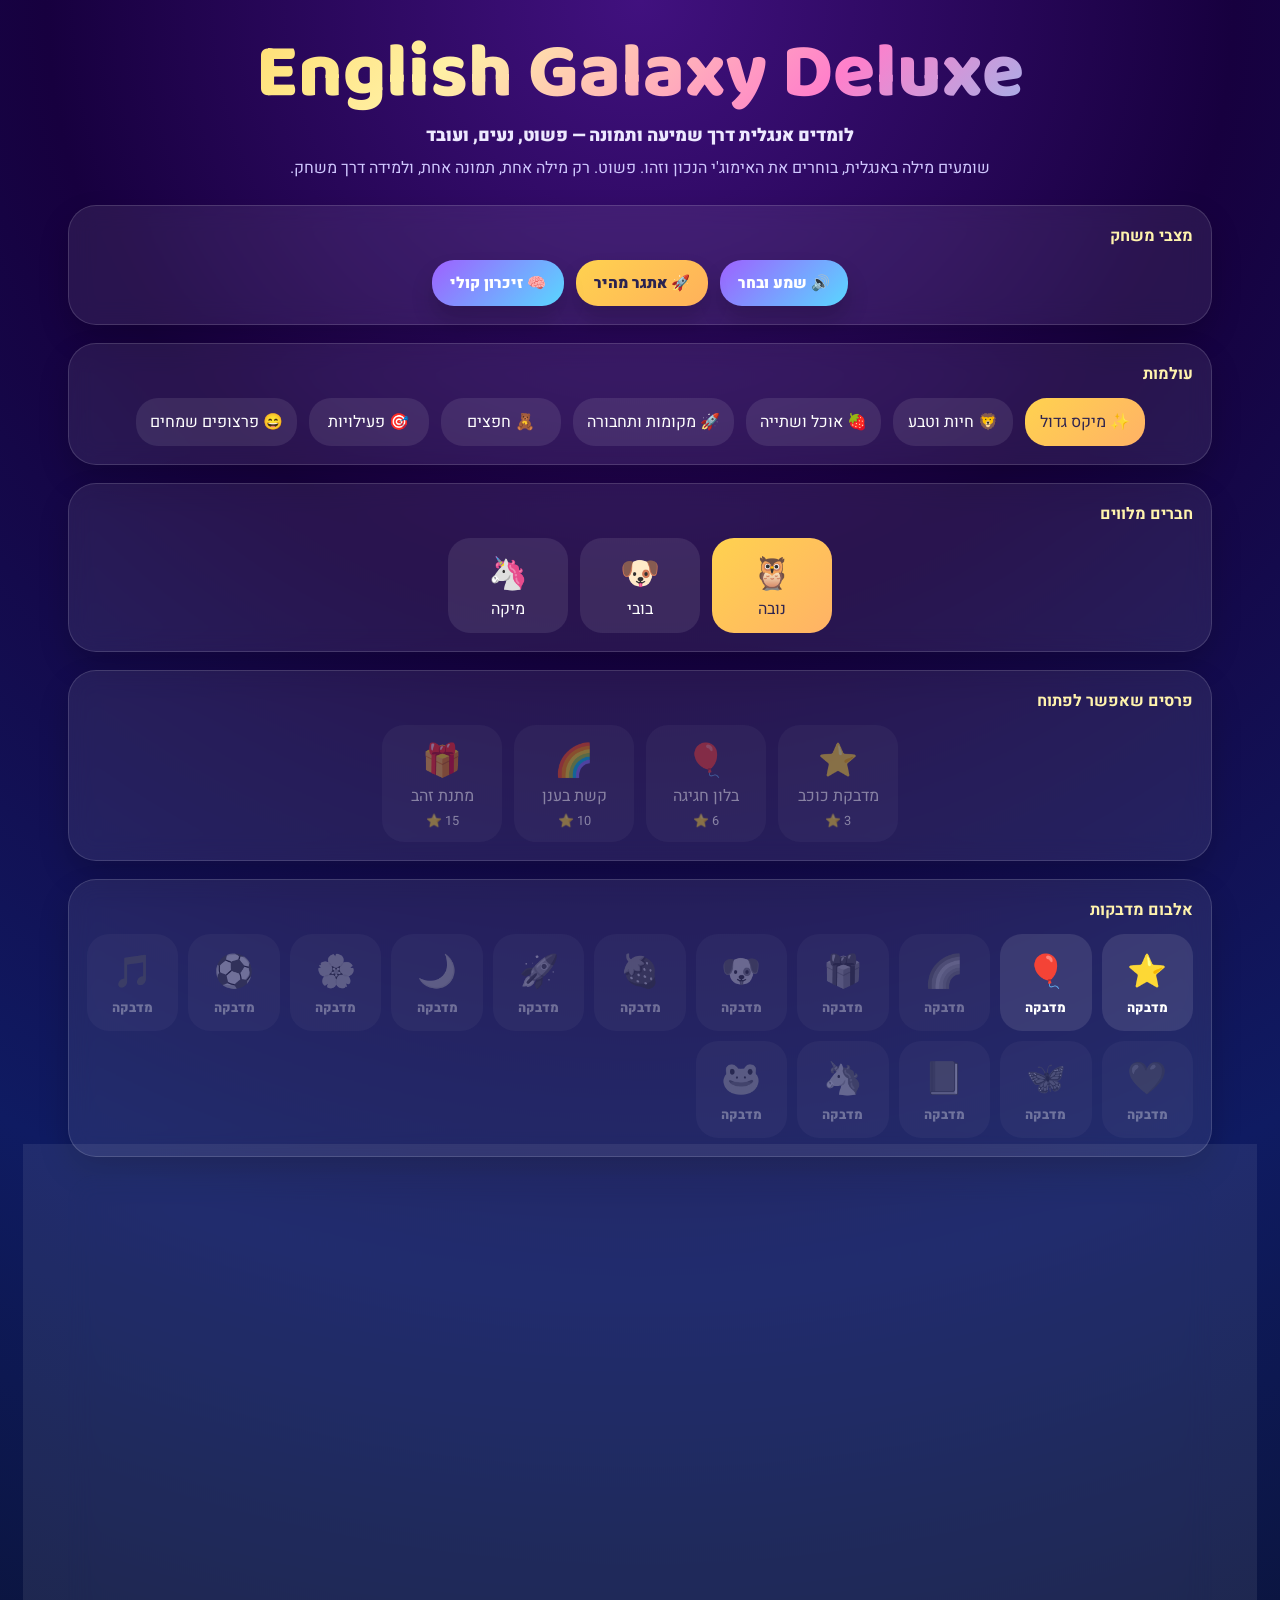
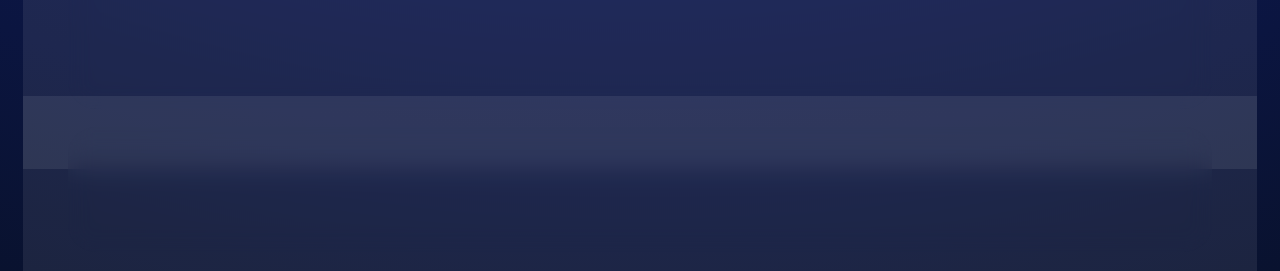
==== games/English_game/index.html @ f2a33d8d "Add English Galaxy Deluxe to arcade hub Co-Authored-By: Claude Sonnet 4.6 <noreply@anthropic.com>" ====
<!DOCTYPE html>
<html lang="he" dir="rtl">
<head>
<meta charset="UTF-8" />
<meta name="viewport" content="width=device-width, initial-scale=1.0" />
<title>English Galaxy Deluxe</title>
<link href="https://fonts.googleapis.com/css2?family=Baloo+2:wght@400;700;800&family=Heebo:wght@400;700;800;900&display=swap" rel="stylesheet">
<style>
:root{--bg1:#17003f;--bg2:#0f1b62;--bg3:#09122f;--gold:#ffd24f;--pink:#ff7fcb;--sky:#59d7ff;--mint:#49e7a3;--purple:#9e61ff;--danger:#ff6279;--card:#ffffffef;--ink:#27304c}
*{box-sizing:border-box} body{margin:0;font-family:'Heebo',sans-serif;background:radial-gradient(circle at top,#41117f 0%,var(--bg1) 30%,var(--bg2) 65%,var(--bg3) 100%);color:#fff;min-height:100vh;overflow-x:hidden}
button,input,select{font:inherit} .hidden{display:none!important} .screen{max-width:1180px;margin:0 auto;padding:18px}
.hero{text-align:center;padding:18px 10px 6px} .logo{font-family:'Baloo 2',cursive;font-size:clamp(2.4rem,7vw,4.8rem);font-weight:800;line-height:1;background:linear-gradient(135deg,var(--gold),#fff0a5,var(--pink),var(--sky));-webkit-background-clip:text;background-clip:text;color:transparent}
.subtitle{margin-top:10px;font-weight:900;font-size:1.1rem;color:#ede8ff} .small{margin-top:8px;color:#d0c8ff;line-height:1.6;max-width:900px;margin-inline:auto}
.panel{background:rgba(255,255,255,.08);border:1px solid rgba(255,255,255,.14);border-radius:28px;padding:18px;backdrop-filter:blur(12px);box-shadow:0 14px 30px rgba(0,0,0,.18);margin-top:18px}
.panel h2{margin:0 0 12px;font-size:1rem;color:#fff3ad} .btn-row,.pet-row,.reward-row,.level-row,.action-row{display:flex;flex-wrap:wrap;gap:12px;justify-content:center}
.big-btn,.pet,.reward,.level,.top-pill,.action,.memory-card,.choice,.album-item,.tiny-btn{border:none;border-radius:22px;cursor:pointer;transition:.2s transform,.2s box-shadow,.2s background}
.big-btn:hover,.pet:hover,.reward:hover,.level:hover,.action:hover,.choice:hover,.tiny-btn:hover{transform:translateY(-3px) scale(1.03)}
.big-btn{padding:12px 18px;font-weight:900;color:#fff;background:linear-gradient(135deg,var(--purple),var(--sky));box-shadow:0 14px 22px rgba(0,0,0,.18);font-size:.95rem} .big-btn.gold{background:linear-gradient(135deg,var(--gold),#ffb15b);color:#2a2350}
.tiny-btn{padding:8px 12px;background:rgba(255,255,255,.12);color:#fff;font-weight:900}
.pet,.reward,.level{padding:12px 14px;background:rgba(255,255,255,.09);color:#fff;text-align:center;min-width:120px} .pet.active,.level.active{background:linear-gradient(135deg,var(--gold),#ffb266);color:#2f2550} .reward.locked{opacity:.45}
.topbar{display:flex;flex-wrap:wrap;gap:8px;justify-content:center;margin-bottom:12px} .top-pill{padding:8px 12px;background:rgba(255,255,255,.11);color:#fff;font-weight:900;font-size:.92rem} .top-pill strong{font-family:'Baloo 2',cursive;font-size:1.3rem;margin-inline-start:6px}
.layout{display:grid;grid-template-columns:330px 1fr;gap:18px;align-items:start} .left-card,.right-card{background:rgba(255,255,255,.1);border:1px solid rgba(255,255,255,.14);border-radius:30px;padding:18px;backdrop-filter:blur(12px);box-shadow:0 18px 36px rgba(0,0,0,.2)}
.mascot{font-size:6rem;text-align:center;line-height:1;animation:bob 2.8s ease-in-out infinite;filter:drop-shadow(0 8px 18px rgba(255,210,79,.3))} @keyframes bob{0%,100%{transform:translateY(0)}50%{transform:translateY(-10px)}}
.speech{margin-top:10px;background:rgba(255,255,255,.1);border-radius:20px;padding:14px;text-align:center} .speech .title{font-weight:900;color:#fff1a8} .speech .line{margin-top:6px;font-size:.95rem;color:#fff}
.emoji-big{font-size:5rem;text-align:center;line-height:1;margin:10px 0 6px;filter:drop-shadow(0 10px 18px rgba(255,255,255,.15));animation:pulse 2s ease-in-out infinite} @keyframes pulse{0%,100%{transform:scale(1)}50%{transform:scale(1.08)}}
.question{text-align:center;font-size:1.1rem;font-weight:900;color:#fff0b9;margin-bottom:12px} .choices{display:grid;grid-template-columns:repeat(2,1fr);gap:14px}
.choice{background:var(--card);color:var(--ink);padding:10px;box-shadow:0 10px 18px rgba(0,0,0,.16);min-height:120px;display:flex;flex-direction:column;justify-content:center}
.choice .e{font-size:3.8rem;line-height:1;text-align:center} .choice .h{margin-top:10px;text-align:center;font-weight:900;color:#65708d;font-size:1rem} .choice.correct{outline:6px solid var(--mint)} .choice.wrong{outline:6px solid var(--danger);animation:shake .35s ease} @keyframes shake{0%,100%{transform:translateX(0)}25%{transform:translateX(-6px)}75%{transform:translateX(6px)}}
.action{padding:9px 13px;background:linear-gradient(135deg,var(--mint),var(--sky));color:#123;font-weight:900;font-size:.95rem} .action.alt{background:linear-gradient(135deg,var(--purple),var(--pink));color:#fff} .action.warn{background:linear-gradient(135deg,var(--gold),#ffb86d);color:#372b4e}
.progress-wrap{height:16px;background:rgba(255,255,255,.12);border-radius:999px;overflow:hidden;border:1px solid rgba(255,255,255,.16);margin:12px 0 18px} .progress{height:100%;width:0;background:linear-gradient(90deg,var(--mint),var(--sky),var(--gold));transition:width .25s ease} .challenge-wrap{display:none} .challenge-wrap.show{display:block} .challenge-progress{background:linear-gradient(90deg,#63f2b7,#ffd24f,#ff6279);transition:width .08s linear}
.memory-grid{display:grid;grid-template-columns:repeat(4,1fr);gap:12px;margin-top:12px} .memory-card{height:110px;background:#fff;color:#222;display:flex;align-items:center;justify-content:center;flex-direction:column;box-shadow:0 12px 22px rgba(0,0,0,.15);font-weight:900}
.memory-card.face-down{background:linear-gradient(135deg,var(--purple),var(--sky));color:#fff;font-size:2rem} .memory-card.matched{background:linear-gradient(135deg,#fff7bf,#fff);outline:5px solid var(--mint)} .memory-card .word{font-size:1rem;margin-top:6px;text-align:center;padding-inline:6px} .memory-card .emoji{font-size:2.3rem}
.overlay{position:fixed;inset:0;background:rgba(10,7,29,.55);display:flex;align-items:center;justify-content:center;padding:18px;opacity:0;pointer-events:none;transition:.2s ease;z-index:50} .overlay.show{opacity:1;pointer-events:all}
.modal{width:min(92vw,500px);background:#fff;color:#27304c;border-radius:32px;padding:28px;text-align:center;box-shadow:0 22px 50px rgba(0,0,0,.35)} .modal .big{font-size:4.2rem;line-height:1} .modal h3{font-family:'Baloo 2',cursive;font-size:2rem;margin:8px 0 4px} .modal p{font-weight:900;color:#65708c;line-height:1.7}
.album-grid{display:grid;grid-template-columns:repeat(auto-fit,minmax(90px,1fr));gap:10px} .album-item{background:rgba(255,255,255,.1);padding:14px;text-align:center;color:#fff} .album-item.locked{opacity:.35;filter:grayscale(1)} .album-item .icon{font-size:2rem} .album-item .name{font-size:.8rem;font-weight:900;margin-top:4px}
.settings-wrap{display:grid;grid-template-columns:280px 1fr;gap:14px} .settings-left,.settings-right{background:rgba(255,255,255,.07);border-radius:22px;padding:14px}
.summary-box{display:flex;gap:10px;flex-wrap:wrap} .summary-pill{background:rgba(255,255,255,.12);border-radius:999px;padding:8px 12px;font-weight:800}
.word-list{max-height:380px;overflow:auto;display:grid;gap:8px} .word-item{display:grid;grid-template-columns:auto 1fr auto;gap:10px;align-items:center;background:rgba(255,255,255,.08);padding:10px 12px;border-radius:16px} .word-item .icon{font-size:1.8rem} .word-item .meta{line-height:1.3} .word-item .meta .en{font-weight:900;color:#fff} .word-item .meta .he{font-size:.88rem;color:#d2cbff}
.switch{appearance:none;width:44px;height:26px;border-radius:999px;background:#6b6f8d;position:relative;cursor:pointer;transition:.2s} .switch::after{content:'';position:absolute;width:18px;height:18px;border-radius:50%;background:#fff;top:4px;right:4px;transition:.2s} .switch:checked{background:var(--mint)} .switch:checked::after{right:22px}
.particles,.confetti,.floaters{position:fixed;inset:0;pointer-events:none;overflow:hidden} .particle{position:absolute;border-radius:50%;animation:burst .8s ease forwards} @keyframes burst{0%{opacity:1;transform:translate(0,0) scale(1)}100%{opacity:0;transform:translate(var(--x),var(--y)) scale(.2)}}
.conf{position:absolute;width:12px;height:18px;border-radius:4px;animation:fall var(--d) linear forwards} @keyframes fall{from{opacity:1;transform:translateY(-20px) rotate(0deg)}to{opacity:0;transform:translateY(110vh) translateX(var(--x)) rotate(480deg)}}
.floater{position:absolute;font-family:'Baloo 2',cursive;font-weight:800;animation:floatUp 1.5s ease forwards} @keyframes floatUp{0%{opacity:0;transform:translateY(10px) scale(.7)}20%{opacity:1}100%{opacity:0;transform:translateY(-80px) scale(1.25)}}
@media (max-width:900px){.layout,.settings-wrap{grid-template-columns:1fr} .memory-grid{grid-template-columns:repeat(3,1fr)}}
@media (max-width:620px){.choices{grid-template-columns:1fr} .memory-grid{grid-template-columns:repeat(2,1fr)} .logo{font-size:3rem} .emoji-big{font-size:5.4rem} .choice{min-height:110px} .choice .e{font-size:3.4rem}}
</style>
</head>
<body>
<div class="particles" id="particles"></div><div class="confetti" id="confetti"></div><div class="floaters" id="floaters"></div>

<section class="screen" id="homeScreen">
  <div class="hero">
    <div class="logo">English Galaxy Deluxe</div>
    <div class="subtitle">לומדים אנגלית דרך שמיעה ותמונה — פשוט, נעים, ועובד</div>
    <div class="small">שומעים מילה באנגלית, בוחרים את האימוג'י הנכון וזהו. פשוט. רק מילה אחת, תמונה אחת, ולמידה דרך משחק.</div>
  </div>
  <div class="panel"><h2>מצבי משחק</h2><div class="btn-row">
    <button class="big-btn" onclick="startMode('listen')">🔊 שמע ובחר</button>
    <button class="big-btn gold" onclick="startMode('challenge')">🚀 אתגר מהיר</button>
    <button class="big-btn" onclick="startMode('memory')">🧠 זיכרון קולי</button>
  </div></div>
  <div class="panel"><h2>עולמות</h2><div class="level-row" id="categoryRow"></div></div>
  <div class="panel"><h2>חברים מלווים</h2><div class="pet-row" id="petRow"></div></div>
  <div class="panel"><h2>פרסים שאפשר לפתוח</h2><div class="reward-row" id="rewardRow"></div></div>
  <div class="panel"><h2>אלבום מדבקות</h2><div class="album-grid" id="albumGrid"></div></div>
  <div class="panel"><h2>הגדרות הורה</h2>
    <div class="summary-box" style="margin-bottom:12px">
      <div class="summary-pill">📚 מילים פעילות: <span id="activeCount">0</span></div>
      <div class="summary-pill">🧩 מאגר ידידותי לילדים: <span id="totalCount">0</span></div>
      <div class="summary-pill">🎚️ קושי נוכחי: <span id="difficultyLabel">1</span></div>
    </div>
    <div class="settings-wrap">
      <div class="settings-left">
        <div class="btn-row" style="justify-content:flex-start">
          <button class="tiny-btn" onclick="setAllWords(true)">הכל פעיל</button>
          <button class="tiny-btn" onclick="setAllWords(false)">כיבוי הכל</button>
          <button class="tiny-btn" onclick="enableByLevel(1)">רק קל</button>
          <button class="tiny-btn" onclick="enableByLevel(2)">קל + בינוני</button>
          <button class="tiny-btn" onclick="enableByLevel(4)">הכל לפי קושי</button>
        </div>
        <div style="margin-top:12px">
          <label>חיפוש מילה</label>
          <input id="wordSearch" oninput="renderWordList()" placeholder="למשל dog / כלב" style="width:100%;margin-top:6px;padding:10px 12px;border:none;border-radius:14px">
        </div>
        <div style="margin-top:12px">
          <label>סינון עולם</label>
          <select id="settingsCategory" onchange="renderWordList()" style="width:100%;margin-top:6px;padding:10px 12px;border:none;border-radius:14px">
            <option value="all">הכל</option>
            <option value="animals_and_nature">חיות וטבע</option>
            <option value="food_and_drink">אוכל ושתייה</option>
            <option value="travel_and_places">מקומות ותחבורה</option>
            <option value="objects">חפצים</option>
            <option value="activities">פעילויות</option>
            <option value="smileys_and_emotion">פרצופים שמחים</option>
          </select>
        </div>
      </div>
      <div class="settings-right">
        <div class="word-list" id="wordList"></div>
      </div>
    </div>
  </div>
  <div class="panel" style="text-align:right;direction:rtl">
    <h2>הערה קטנה מהאבא המשועמם</h2>
    <div class="small" style="max-width:none;margin:0;color:#f2eeff">
      המשחק הזה נולד משעמום טוב. רציתי להכין לילדים פעילות שהיא גם כיפית וגם מלמדת, בלי לסבך יותר מדי. אני לא מורה לאנגלית, בעצם לא מורה בכלל, אז קחו את זה כמשחק חמוד ללמידה משותפת ולא כאחריות חינוכית רשמית על הילדים שלכם.
    </div>
  </div>
</section>

<section class="screen hidden" id="gameScreen">
  <div class="topbar">
    <div class="top-pill">⭐ כוכבים <strong id="stars">0</strong></div>
    <div class="top-pill">🔥 רצף <strong id="streak">0</strong></div>
    <div class="top-pill">🎯 שלב <strong id="round">1</strong></div>
    <div class="top-pill">🎁 אוצר <strong id="chests">0</strong></div>
    <div class="top-pill">🐾 חבר <strong id="petTop">נובה</strong></div>
    <div class="top-pill">📶 קושי <strong id="liveDifficulty">1</strong></div>
  </div>
  <div class="progress-wrap"><div class="progress" id="progress"></div></div>
  <div class="progress-wrap challenge-wrap" id="challengeWrap"><div class="progress challenge-progress" id="challengeProgress"></div></div>

  <div class="layout" id="listenLayout">
    <div class="left-card">
      <div class="mascot" id="mascot">🦉</div>
      <div class="speech"><div class="title" id="speechTitle">הקשיבי למילה</div><div class="line" id="speechLine">המילה תחזור אוטומטית כל כמה שניות עד שנבחרת תשובה</div></div>
      <div class="emoji-big" id="previewEmoji">❓</div>
      <div class="small" style="text-align:center">פירוש: <strong id="previewHe">מופיע אחרי תשובה</strong></div>
    </div>
    <div class="right-card">
      <div class="question" id="questionText">הקשיבי למילה באנגלית ובחרי את האימוג׳י הנכון</div>
      <div class="choices" id="choices"></div>
      <div class="action-row">
        <button class="action" onclick="repeatWord(true)">🔊 שוב</button>
        <button class="action alt" onclick="nextRound()">➡️ הבא</button>
        <button class="action warn" onclick="showHint()">💡 רמז</button>
        <button class="action" onclick="toggleAutoPlay()"><span id="autoPlayLabel">⏱️ חזרה אוטומטית: פועלת</span></button>
        <button class="action alt" onclick="openDisclaimer()">ℹ️ הערה</button>
        <button class="action alt" onclick="goHome()">🏠 בית</button>
      </div>
    </div>
  </div>

  <div class="hidden" id="memoryLayout">
    <div class="panel">
      <h2>משחק זיכרון קולי</h2>
      <div class="small">מטרת המשחק: להתאים בין קלף אימוג'י לקלף מילה כתובה. בלחיצה על קלף של מילה היא תושמע באנגלית. כך נוצר חיבור בין שמיעה, כתיבה ואימוג'י.</div>
      <div class="memory-grid" id="memoryGrid"></div>
      <div class="action-row">
        <button class="action" onclick="buildMemory()">🔄 ערבוב חדש</button>
        <button class="action alt" onclick="goHome()">🏠 בית</button>
      </div>
    </div>
  </div>

</section>

<div class="overlay" id="resultOverlay">
  <div class="modal">
    <div class="big" id="resultEmoji">🎉</div>
    <h3 id="resultTitle">כל הכבוד!</h3>
    <p id="resultText">נכון מאוד</p>
    <div class="btn-row" style="margin-top:16px">
      <button class="big-btn gold" onclick="closeResult(true)">יאללה עוד אחד</button>
      <button class="big-btn" onclick="closeResult(false)">סגירה</button>
      <button class="big-btn" onclick="repeatWord(true)">שוב לשמוע</button>
    </div>
  </div>
</div>

<div class="overlay" id="infoOverlay">
  <div class="modal">
    <div class="big">ℹ️</div>
    <h3>הערה חשובה להורים</h3>
    <p>המשחק הזה נולד מתוך שעמום בריא ורצון ליצור לילדים פעילות כיפית ולימודית. אני לא מורה לאנגלית, ולמעשה לא מורה בכלל, אז אין כאן אחריות חינוכית רשמית — רק משחק ידידותי שאפשר ליהנות ממנו יחד. מומלץ לשחק עם הילדים, לחזור בקול על המילים, ולעזור להם לפי הצורך.</p>
    <div class="btn-row" style="margin-top:16px">
      <button class="big-btn gold" onclick="closeDisclaimer()">סגירה</button>
    </div>
  </div>
</div>

<script>
const ALL_WORDS = [{"en":"monkey face","he":"פנים של קוף","emoji":"🐵","cat":"animals_and_nature","level":2},{"en":"monkey","he":"קוף","emoji":"🐒","cat":"animals_and_nature","level":1},{"en":"gorilla","he":"גורילה","emoji":"🦍","cat":"animals_and_nature","level":2},{"en":"orangutan","he":"אורנגאוטן","emoji":"🦧","cat":"animals_and_nature","level":2},{"en":"dog face","he":"פנים של כלב","emoji":"🐶","cat":"animals_and_nature","level":2},{"en":"dog","he":"כלב","emoji":"🐕","cat":"animals_and_nature","level":1},{"en":"guide dog","he":"guide כלב","emoji":"🦮","cat":"animals_and_nature","level":2},{"en":"poodle","he":"פודל","emoji":"🐩","cat":"animals_and_nature","level":2},{"en":"wolf","he":"זאב","emoji":"🐺","cat":"animals_and_nature","level":2},{"en":"fox","he":"שועל","emoji":"🦊","cat":"animals_and_nature","level":1},{"en":"raccoon","he":"דביבון","emoji":"🦝","cat":"animals_and_nature","level":2},{"en":"cat face","he":"פנים של חתול","emoji":"🐱","cat":"animals_and_nature","level":2},{"en":"cat","he":"חתול","emoji":"🐈","cat":"animals_and_nature","level":1},{"en":"black cat","he":"שחור חתול","emoji":"🐈‍⬛","cat":"animals_and_nature","level":2},{"en":"lion","he":"אריה","emoji":"🦁","cat":"animals_and_nature","level":1},{"en":"tiger face","he":"tiger פנים","emoji":"🐯","cat":"animals_and_nature","level":2},{"en":"tiger","he":"נמר","emoji":"🐅","cat":"animals_and_nature","level":1},{"en":"leopard","he":"נמר","emoji":"🐆","cat":"animals_and_nature","level":2},{"en":"horse face","he":"horse פנים","emoji":"🐴","cat":"animals_and_nature","level":2},{"en":"horse","he":"סוס","emoji":"🐎","cat":"animals_and_nature","level":1},{"en":"unicorn","he":"חד קרן","emoji":"🦄","cat":"animals_and_nature","level":2},{"en":"zebra","he":"זברה","emoji":"🦓","cat":"animals_and_nature","level":2},{"en":"deer","he":"אייל","emoji":"🦌","cat":"animals_and_nature","level":2},{"en":"bison","he":"ביזון","emoji":"🦬","cat":"animals_and_nature","level":2},{"en":"cow face","he":"cow פנים","emoji":"🐮","cat":"animals_and_nature","level":2},{"en":"ox","he":"שור","emoji":"🐂","cat":"animals_and_nature","level":2},{"en":"water buffalo","he":"מים באפלו","emoji":"🐃","cat":"animals_and_nature","level":2},{"en":"cow","he":"פרה","emoji":"🐄","cat":"animals_and_nature","level":1},{"en":"pig face","he":"pig פנים","emoji":"🐷","cat":"animals_and_nature","level":2},{"en":"pig","he":"חזיר","emoji":"🐖","cat":"animals_and_nature","level":1},{"en":"boar","he":"חזיר בר","emoji":"🐗","cat":"animals_and_nature","level":2},{"en":"pig nose","he":"pig אף","emoji":"🐽","cat":"animals_and_nature","level":2},{"en":"ram","he":"איל","emoji":"🐏","cat":"animals_and_nature","level":2},{"en":"ewe","he":"ewe","emoji":"🐑","cat":"animals_and_nature","level":1},{"en":"goat","he":"עז","emoji":"🐐","cat":"animals_and_nature","level":1},{"en":"camel","he":"גמל","emoji":"🐪","cat":"animals_and_nature","level":2},{"en":"two-hump camel","he":"two hump גמל","emoji":"🐫","cat":"animals_and_nature","level":3},{"en":"llama","he":"למה","emoji":"🦙","cat":"animals_and_nature","level":2},{"en":"giraffe","he":"ג׳ירפה","emoji":"🦒","cat":"animals_and_nature","level":2},{"en":"elephant","he":"פיל","emoji":"🐘","cat":"animals_and_nature","level":2},{"en":"mammoth","he":"ממותה","emoji":"🦣","cat":"animals_and_nature","level":2},{"en":"rhinoceros","he":"rhinoceros","emoji":"🦏","cat":"animals_and_nature","level":2},{"en":"hippopotamus","he":"היפופוטם","emoji":"🦛","cat":"animals_and_nature","level":2},{"en":"mouse face","he":"mouse פנים","emoji":"🐭","cat":"animals_and_nature","level":2},{"en":"mouse","he":"עכבר","emoji":"🐁","cat":"animals_and_nature","level":1},{"en":"rat","he":"rat","emoji":"🐀","cat":"animals_and_nature","level":2},{"en":"hamster","he":"hamster","emoji":"🐹","cat":"animals_and_nature","level":2},{"en":"rabbit face","he":"rabbit פנים","emoji":"🐰","cat":"animals_and_nature","level":2},{"en":"rabbit","he":"ארנב","emoji":"🐇","cat":"animals_and_nature","level":1},{"en":"chipmunk","he":"סנאי קטן","emoji":"🐿️","cat":"animals_and_nature","level":2},{"en":"beaver","he":"בונה","emoji":"🦫","cat":"animals_and_nature","level":2},{"en":"hedgehog","he":"קיפוד","emoji":"🦔","cat":"animals_and_nature","level":2},{"en":"bat","he":"עטלף","emoji":"🦇","cat":"animals_and_nature","level":2},{"en":"bear","he":"דוב","emoji":"🐻","cat":"animals_and_nature","level":1},{"en":"polar bear","he":"polar דוב","emoji":"🐻‍❄️","cat":"animals_and_nature","level":2},{"en":"koala","he":"קואלה","emoji":"🐨","cat":"animals_and_nature","level":2},{"en":"panda","he":"פנדה","emoji":"🐼","cat":"animals_and_nature","level":2},{"en":"sloth","he":"עצלן","emoji":"🦥","cat":"animals_and_nature","level":2},{"en":"otter","he":"לוטרה","emoji":"🦦","cat":"animals_and_nature","level":2},{"en":"skunk","he":"skunk","emoji":"🦨","cat":"animals_and_nature","level":2},{"en":"kangaroo","he":"קנגורו","emoji":"🦘","cat":"animals_and_nature","level":2},{"en":"badger","he":"גירית","emoji":"🦡","cat":"animals_and_nature","level":2},{"en":"paw prints","he":"paw prints","emoji":"🐾","cat":"animals_and_nature","level":2},{"en":"turkey","he":"תרנגול הודו","emoji":"🦃","cat":"animals_and_nature","level":2},{"en":"chicken","he":"תרנגולת","emoji":"🐔","cat":"animals_and_nature","level":1},{"en":"rooster","he":"rooster","emoji":"🐓","cat":"animals_and_nature","level":2},{"en":"hatching chick","he":"hatching chick","emoji":"🐣","cat":"animals_and_nature","level":2},{"en":"baby chick","he":"baby chick","emoji":"🐤","cat":"animals_and_nature","level":2},{"en":"front-facing baby chick","he":"front facing baby chick","emoji":"🐥","cat":"animals_and_nature","level":3},{"en":"bird","he":"ציפור","emoji":"🐦","cat":"animals_and_nature","level":1},{"en":"penguin","he":"פינגווין","emoji":"🐧","cat":"animals_and_nature","level":1},{"en":"dove","he":"יונה","emoji":"🕊️","cat":"animals_and_nature","level":2},{"en":"eagle","he":"נשר","emoji":"🦅","cat":"animals_and_nature","level":2},{"en":"duck","he":"ברווז","emoji":"🦆","cat":"animals_and_nature","level":1},{"en":"swan","he":"ברבור","emoji":"🦢","cat":"animals_and_nature","level":2},{"en":"owl","he":"ינשוף","emoji":"🦉","cat":"animals_and_nature","level":1},{"en":"dodo","he":"דודו","emoji":"🦤","cat":"animals_and_nature","level":2},{"en":"feather","he":"feather","emoji":"🪶","cat":"animals_and_nature","level":1},{"en":"wing","he":"wing","emoji":"🪽","cat":"animals_and_nature","level":1},{"en":"frog","he":"צפרדע","emoji":"🐸","cat":"animals_and_nature","level":1},{"en":"crocodile","he":"תנין","emoji":"🐊","cat":"animals_and_nature","level":2},{"en":"turtle","he":"צב","emoji":"🐢","cat":"animals_and_nature","level":2},{"en":"lizard","he":"לטאה","emoji":"🦎","cat":"animals_and_nature","level":2},{"en":"snake","he":"נחש","emoji":"🐍","cat":"animals_and_nature","level":2},{"en":"dragon face","he":"dragon פנים","emoji":"🐲","cat":"animals_and_nature","level":2},{"en":"dragon","he":"דרקון","emoji":"🐉","cat":"animals_and_nature","level":1},{"en":"sauropod","he":"sauropod","emoji":"🦕","cat":"animals_and_nature","level":2},{"en":"t-rex","he":"t rex","emoji":"🦖","cat":"animals_and_nature","level":2},{"en":"spouting whale","he":"spouting לווייתן","emoji":"🐳","cat":"animals_and_nature","level":2},{"en":"whale","he":"לווייתן","emoji":"🐋","cat":"animals_and_nature","level":2},{"en":"dolphin","he":"דולפין","emoji":"🐬","cat":"animals_and_nature","level":2},{"en":"seal","he":"כלב ים","emoji":"🦭","cat":"animals_and_nature","level":2},{"en":"fish","he":"דג","emoji":"🐟","cat":"animals_and_nature","level":1},{"en":"blowfish","he":"blowfish","emoji":"🐡","cat":"animals_and_nature","level":2},{"en":"shark","he":"כריש","emoji":"🦈","cat":"animals_and_nature","level":2},{"en":"octopus","he":"תמנון","emoji":"🐙","cat":"animals_and_nature","level":2},{"en":"shell","he":"קונכייה","emoji":"🐚","cat":"animals_and_nature","level":1},{"en":"coral","he":"אלמוג","emoji":"🪸","cat":"animals_and_nature","level":2},{"en":"snail","he":"חילזון","emoji":"🐌","cat":"animals_and_nature","level":2},{"en":"butterfly","he":"פרפר","emoji":"🦋","cat":"animals_and_nature","level":2},{"en":"bug","he":"חרק","emoji":"🐛","cat":"animals_and_nature","level":1},{"en":"ant","he":"נמלה","emoji":"🐜","cat":"animals_and_nature","level":2},{"en":"honeybee","he":"honeybee","emoji":"🐝","cat":"animals_and_nature","level":2},{"en":"beetle","he":"חיפושית","emoji":"🪲","cat":"animals_and_nature","level":2},{"en":"lady beetle","he":"lady חיפושית","emoji":"🐞","cat":"animals_and_nature","level":2},{"en":"cricket","he":"קריקט","emoji":"🦗","cat":"animals_and_nature","level":2},{"en":"spider","he":"עכביש","emoji":"🕷️","cat":"animals_and_nature","level":2},{"en":"spider web","he":"עכביש web","emoji":"🕸️","cat":"animals_and_nature","level":2},{"en":"scorpion","he":"עקרב","emoji":"🦂","cat":"animals_and_nature","level":2},{"en":"mosquito","he":"יתוש","emoji":"🦟","cat":"animals_and_nature","level":2},{"en":"fly","he":"זבוב","emoji":"🪰","cat":"animals_and_nature","level":2},{"en":"worm","he":"תולעת","emoji":"🪱","cat":"animals_and_nature","level":2},{"en":"blossom","he":"פריחה","emoji":"🌼","cat":"animals_and_nature","level":2},{"en":"cherry blossom","he":"cherry פריחה","emoji":"🌸","cat":"animals_and_nature","level":2},{"en":"rosette","he":"rosette","emoji":"🏵️","cat":"animals_and_nature","level":1},{"en":"rose","he":"ורד","emoji":"🌹","cat":"animals_and_nature","level":2},{"en":"sunflower","he":"חמנייה","emoji":"🌻","cat":"animals_and_nature","level":2},{"en":"tulip","he":"צבעוני","emoji":"🌷","cat":"animals_and_nature","level":2},{"en":"seedling","he":"שתיל","emoji":"🌱","cat":"animals_and_nature","level":2},{"en":"evergreen tree","he":"evergreen עץ","emoji":"🌲","cat":"animals_and_nature","level":2},{"en":"deciduous tree","he":"deciduous עץ","emoji":"🌳","cat":"animals_and_nature","level":2},{"en":"palm tree","he":"דקל עץ","emoji":"🌴","cat":"animals_and_nature","level":2},{"en":"cactus","he":"קקטוס","emoji":"🌵","cat":"animals_and_nature","level":2},{"en":"herb","he":"עשב","emoji":"🌿","cat":"animals_and_nature","level":1},{"en":"shamrock","he":"תלתן","emoji":"☘️","cat":"animals_and_nature","level":2},{"en":"four leaf clover","he":"ארבעה עלה תלתן","emoji":"🍀","cat":"animals_and_nature","level":3},{"en":"maple leaf","he":"מייפל עלה","emoji":"🍁","cat":"animals_and_nature","level":2},{"en":"fallen leaf","he":"fallen עלה","emoji":"🍂","cat":"animals_and_nature","level":2},{"en":"leaf fluttering in wind","he":"עלה fluttering in רוח","emoji":"🍃","cat":"animals_and_nature","level":3},{"en":"mushroom","he":"פטרייה","emoji":"🍄","cat":"animals_and_nature","level":2},{"en":"grapes","he":"ענבים","emoji":"🍇","cat":"food_and_drink","level":1},{"en":"melon","he":"מלון","emoji":"🍈","cat":"food_and_drink","level":1},{"en":"watermelon","he":"אבטיח","emoji":"🍉","cat":"food_and_drink","level":1},{"en":"tangerine","he":"קלמנטינה","emoji":"🍊","cat":"food_and_drink","level":2},{"en":"lemon","he":"לימון","emoji":"🍋","cat":"food_and_drink","level":1},{"en":"banana","he":"בננה","emoji":"🍌","cat":"food_and_drink","level":1},{"en":"pineapple","he":"pineapple","emoji":"🍍","cat":"food_and_drink","level":2},{"en":"mango","he":"mango","emoji":"🥭","cat":"food_and_drink","level":1},{"en":"red apple","he":"תפוח אדום","emoji":"🍎","cat":"food_and_drink","level":2},{"en":"green apple","he":"תפוח ירוק","emoji":"🍏","cat":"food_and_drink","level":2},{"en":"pear","he":"אגס","emoji":"🍐","cat":"food_and_drink","level":1},{"en":"peach","he":"אפרסק","emoji":"🍑","cat":"food_and_drink","level":1},{"en":"cherries","he":"דובדבנים","emoji":"🍒","cat":"food_and_drink","level":1},{"en":"strawberry","he":"תות","emoji":"🍓","cat":"food_and_drink","level":2},{"en":"blueberries","he":"אוכמניות","emoji":"🫐","cat":"food_and_drink","level":1},{"en":"kiwi fruit","he":"קיווי פרי","emoji":"🥝","cat":"food_and_drink","level":2},{"en":"tomato","he":"עגבנייה","emoji":"🍅","cat":"food_and_drink","level":1},{"en":"olive","he":"זית","emoji":"🫒","cat":"food_and_drink","level":1},{"en":"coconut","he":"קוקוס","emoji":"🥥","cat":"food_and_drink","level":2},{"en":"avocado","he":"אבוקדו","emoji":"🥑","cat":"food_and_drink","level":2},{"en":"eggplant","he":"חציל","emoji":"🍆","cat":"food_and_drink","level":2},{"en":"potato","he":"תפוח אדמה","emoji":"🥔","cat":"food_and_drink","level":2},{"en":"carrot","he":"גזר","emoji":"🥕","cat":"food_and_drink","level":1},{"en":"ear of corn","he":"ear corn","emoji":"🌽","cat":"food_and_drink","level":2},{"en":"hot pepper","he":"פלפל חם","emoji":"🌶️","cat":"food_and_drink","level":2},{"en":"bell pepper","he":"פעמון פלפל","emoji":"🫑","cat":"food_and_drink","level":2},{"en":"cucumber","he":"מלפפון","emoji":"🥒","cat":"food_and_drink","level":2},{"en":"leafy green","he":"עלה ירוק","emoji":"🥬","cat":"food_and_drink","level":2},{"en":"broccoli","he":"ברוקולי","emoji":"🥦","cat":"food_and_drink","level":2},{"en":"garlic","he":"שום","emoji":"🧄","cat":"food_and_drink","level":2},{"en":"onion","he":"בצל","emoji":"🧅","cat":"food_and_drink","level":2},{"en":"peanuts","he":"בוטנים","emoji":"🥜","cat":"food_and_drink","level":2},{"en":"beans","he":"שעועית","emoji":"🫘","cat":"food_and_drink","level":2},{"en":"chestnut","he":"ערמון","emoji":"🌰","cat":"food_and_drink","level":2},{"en":"bread","he":"לחם","emoji":"🍞","cat":"food_and_drink","level":1},{"en":"croissant","he":"קרואסון","emoji":"🥐","cat":"food_and_drink","level":2},{"en":"baguette bread","he":"baguette לחם","emoji":"🥖","cat":"food_and_drink","level":2},{"en":"flatbread","he":"פיתה","emoji":"🫓","cat":"food_and_drink","level":2},{"en":"pretzel","he":"בייגלה","emoji":"🥨","cat":"food_and_drink","level":2},{"en":"bagel","he":"בייגל","emoji":"🥯","cat":"food_and_drink","level":2},{"en":"pancakes","he":"פנקייק","emoji":"🥞","cat":"food_and_drink","level":2},{"en":"waffle","he":"וופל","emoji":"🧇","cat":"food_and_drink","level":2},{"en":"cheese wedge","he":"גבינה wedge","emoji":"🧀","cat":"food_and_drink","level":2},{"en":"egg","he":"ביצה","emoji":"🥚","cat":"food_and_drink","level":1},{"en":"bacon","he":"בייקון","emoji":"🥓","cat":"food_and_drink","level":2},{"en":"butter","he":"חמאה","emoji":"🧈","cat":"food_and_drink","level":2},{"en":"cut of meat","he":"cut meat","emoji":"🥩","cat":"food_and_drink","level":2},{"en":"poultry leg","he":"עוף leg","emoji":"🍗","cat":"food_and_drink","level":2},{"en":"bone","he":"עצם","emoji":"🦴","cat":"food_and_drink","level":1},{"en":"hamburger","he":"המבורגר","emoji":"🍔","cat":"food_and_drink","level":2},{"en":"french fries","he":"french fries","emoji":"🍟","cat":"food_and_drink","level":2},{"en":"pizza","he":"פיצה","emoji":"🍕","cat":"food_and_drink","level":1},{"en":"hot dog","he":"חם כלב","emoji":"🌭","cat":"food_and_drink","level":2},{"en":"sandwich","he":"כריך","emoji":"🥪","cat":"food_and_drink","level":2},{"en":"taco","he":"טאקו","emoji":"🌮","cat":"food_and_drink","level":2},{"en":"burrito","he":"בוריטו","emoji":"🌯","cat":"food_and_drink","level":2},{"en":"tamale","he":"טמאלה","emoji":"🫔","cat":"food_and_drink","level":2},{"en":"falafel","he":"פלאפל","emoji":"🧆","cat":"food_and_drink","level":2},{"en":"steaming bowl","he":"steaming bowl","emoji":"🍜","cat":"food_and_drink","level":2},{"en":"pot of food","he":"pot אוכל","emoji":"🍲","cat":"food_and_drink","level":2},{"en":"curry rice","he":"קארי אורז","emoji":"🍛","cat":"food_and_drink","level":2},{"en":"fried shrimp","he":"fried שרימפ","emoji":"🍤","cat":"food_and_drink","level":2},{"en":"rice cracker","he":"קרקר אורז","emoji":"🍘","cat":"food_and_drink","level":2},{"en":"rice ball","he":"אורז כדור","emoji":"🍙","cat":"food_and_drink","level":2},{"en":"cooked rice","he":"cooked אורז","emoji":"🍚","cat":"food_and_drink","level":2},{"en":"fortune cookie","he":"fortune עוגייה","emoji":"🥠","cat":"food_and_drink","level":2},{"en":"takeout box","he":"takeout קופסה","emoji":"🥡","cat":"food_and_drink","level":2},{"en":"soft ice cream","he":"גלידה","emoji":"🍦","cat":"food_and_drink","level":2},{"en":"shaved ice","he":"ברד","emoji":"🍧","cat":"food_and_drink","level":2},{"en":"ice cream","he":"גלידה","emoji":"🍨","cat":"food_and_drink","level":2},{"en":"doughnut","he":"doughnut","emoji":"🍩","cat":"food_and_drink","level":2},{"en":"cookie","he":"עוגייה","emoji":"🍪","cat":"food_and_drink","level":1},{"en":"birthday cake","he":"birthday עוגה","emoji":"🎂","cat":"food_and_drink","level":2},{"en":"shortcake","he":"shortcake","emoji":"🍰","cat":"food_and_drink","level":2},{"en":"cupcake","he":"קאפקייק","emoji":"🧁","cat":"food_and_drink","level":2},{"en":"pie","he":"פאי","emoji":"🥧","cat":"food_and_drink","level":2},{"en":"chocolate bar","he":"שוקולד bar","emoji":"🍫","cat":"food_and_drink","level":2},{"en":"candy","he":"סוכריה","emoji":"🍬","cat":"food_and_drink","level":2},{"en":"lollipop","he":"סוכרייה על מקל","emoji":"🍭","cat":"food_and_drink","level":2},{"en":"custard","he":"פודינג","emoji":"🍮","cat":"food_and_drink","level":2},{"en":"honey pot","he":"דבש pot","emoji":"🍯","cat":"food_and_drink","level":2},{"en":"baby bottle","he":"בקבוק תינוק","emoji":"🍼","cat":"food_and_drink","level":2},{"en":"glass of milk","he":"glassa חלב","emoji":"🥛","cat":"food_and_drink","level":2},{"en":"hot beverage","he":"משקה חם","emoji":"☕","cat":"food_and_drink","level":2},{"en":"teacup without handle","he":"כוס תה בלי ידית","emoji":"🍵","cat":"food_and_drink","level":3},{"en":"bubble tea","he":"bubble תה","emoji":"🧋","cat":"food_and_drink","level":2},{"en":"beverage box","he":"משקה קופסה","emoji":"🧃","cat":"food_and_drink","level":2},{"en":"cup with straw","he":"כוס קש","emoji":"🥤","cat":"food_and_drink","level":2},{"en":"ice cube","he":"קרח cube","emoji":"🧊","cat":"food_and_drink","level":2},{"en":"glasses","he":"משקפיים","emoji":"👓","cat":"objects","level":1},{"en":"sunglasses","he":"משקפי שמש","emoji":"🕶️","cat":"objects","level":2},{"en":"goggles","he":"משקפי מגן","emoji":"🥽","cat":"objects","level":2},{"en":"lab coat","he":"מעבדה מעיל","emoji":"🥼","cat":"objects","level":2},{"en":"safety vest","he":"בטיחות אפוד","emoji":"🦺","cat":"objects","level":2},{"en":"t-shirt","he":"טי חולצה","emoji":"👕","cat":"objects","level":2},{"en":"jeans","he":"ג׳ינס","emoji":"👖","cat":"objects","level":1},{"en":"scarf","he":"צעיף","emoji":"🧣","cat":"objects","level":2},{"en":"gloves","he":"כפפות","emoji":"🧤","cat":"objects","level":2},{"en":"coat","he":"מעיל","emoji":"🧥","cat":"objects","level":1},{"en":"socks","he":"גרביים","emoji":"🧦","cat":"objects","level":2},{"en":"backpack","he":"backpack","emoji":"🎒","cat":"objects","level":1},{"en":"ballet shoes","he":"נעלי בלט","emoji":"🩰","cat":"objects","level":2},{"en":"running shirt","he":"חולצת ריצה","emoji":"🎽","cat":"objects","level":2},{"en":"flat shoe","he":"flat נעל","emoji":"🥿","cat":"objects","level":2},{"en":"high-heeled shoe","he":"high heeled נעל","emoji":"👠","cat":"objects","level":3},{"en":"woman’s sandal","he":"woman sandal","emoji":"👡","cat":"objects","level":2},{"en":"woman’s boot","he":"woman מגף","emoji":"👢","cat":"objects","level":2},{"en":"crown","he":"כתר","emoji":"👑","cat":"objects","level":1},{"en":"top hat","he":"כובע גבוה","emoji":"🎩","cat":"objects","level":2},{"en":"graduation cap","he":"graduation כובע","emoji":"🎓","cat":"objects","level":2},{"en":"billed cap","he":"כובע מצחייה","emoji":"🧢","cat":"objects","level":2},{"en":"ring","he":"טבעת","emoji":"💍","cat":"objects","level":1},{"en":"gem stone","he":"אבן חן","emoji":"💎","cat":"objects","level":2},{"en":"muted speaker","he":"muted רמקול","emoji":"🔇","cat":"objects","level":2},{"en":"speaker low volume","he":"רמקול low volume","emoji":"🔈","cat":"objects","level":3},{"en":"speaker medium volume","he":"רמקול medium volume","emoji":"🔉","cat":"objects","level":3},{"en":"speaker high volume","he":"רמקול high volume","emoji":"🔊","cat":"objects","level":3},{"en":"bell","he":"פעמון","emoji":"🔔","cat":"objects","level":1},{"en":"musical score","he":"מוזיקלי score","emoji":"🎼","cat":"objects","level":2},{"en":"musical note","he":"מוזיקלי תו","emoji":"🎵","cat":"objects","level":2},{"en":"studio microphone","he":"מיקרופון אולפן","emoji":"🎙️","cat":"objects","level":2},{"en":"level slider","he":"מחוון","emoji":"🎚️","cat":"objects","level":2},{"en":"control knobs","he":"כפתורי שליטה","emoji":"🎛️","cat":"objects","level":2},{"en":"microphone","he":"מיקרופון","emoji":"🎤","cat":"objects","level":2},{"en":"headphone","he":"headphone","emoji":"🎧","cat":"objects","level":1},{"en":"radio","he":"רדיו","emoji":"📻","cat":"objects","level":2},{"en":"saxophone","he":"סקסופון","emoji":"🎷","cat":"objects","level":2},{"en":"accordion","he":"אקורדיון","emoji":"🪗","cat":"objects","level":2},{"en":"guitar","he":"גיטרה","emoji":"🎸","cat":"objects","level":2},{"en":"musical keyboard","he":"מוזיקלי מקלדת","emoji":"🎹","cat":"objects","level":2},{"en":"trumpet","he":"trumpet","emoji":"🎺","cat":"objects","level":1},{"en":"violin","he":"violin","emoji":"🎻","cat":"objects","level":1},{"en":"banjo","he":"banjo","emoji":"🪕","cat":"objects","level":1},{"en":"drum","he":"תוף","emoji":"🥁","cat":"objects","level":1},{"en":"maracas","he":"מאראקס","emoji":"🪇","cat":"objects","level":2},{"en":"mobile phone","he":"mobile טלפון","emoji":"📱","cat":"objects","level":2},{"en":"telephone","he":"טלפון","emoji":"☎️","cat":"objects","level":1},{"en":"telephone receiver","he":"טלפון receiver","emoji":"📞","cat":"objects","level":2},{"en":"pager","he":"איתורית","emoji":"📟","cat":"objects","level":2},{"en":"fax machine","he":"פקס machine","emoji":"📠","cat":"objects","level":2},{"en":"battery","he":"סוללה","emoji":"🔋","cat":"objects","level":2},{"en":"electric plug","he":"electric plug","emoji":"🔌","cat":"objects","level":2},{"en":"laptop","he":"laptop","emoji":"💻","cat":"objects","level":1},{"en":"desktop computer","he":"מחשב שולחני","emoji":"🖥️","cat":"objects","level":2},{"en":"printer","he":"מדפסת","emoji":"🖨️","cat":"objects","level":2},{"en":"keyboard","he":"מקלדת","emoji":"⌨️","cat":"objects","level":2},{"en":"computer mouse","he":"מחשב עכבר","emoji":"🖱️","cat":"objects","level":2},{"en":"trackball","he":"כדור שליטה","emoji":"🖲️","cat":"objects","level":2},{"en":"computer disk","he":"דיסק מחשב","emoji":"💽","cat":"objects","level":2},{"en":"camera","he":"מצלמה","emoji":"📷","cat":"objects","level":1},{"en":"video camera","he":"וידאו מצלמה","emoji":"📹","cat":"objects","level":2},{"en":"movie camera","he":"movie מצלמה","emoji":"🎥","cat":"objects","level":2},{"en":"film projector","he":"film projector","emoji":"📽️","cat":"objects","level":2},{"en":"television","he":"television","emoji":"📺","cat":"objects","level":1},{"en":"light bulb","he":"אור נורה","emoji":"💡","cat":"objects","level":2},{"en":"flashlight","he":"פנס","emoji":"🔦","cat":"objects","level":2},{"en":"candle","he":"נר","emoji":"🕯️","cat":"objects","level":2},{"en":"notebook with decorative cover","he":"notebook decorative cover","emoji":"📔","cat":"objects","level":3},{"en":"closed book","he":"closed ספר","emoji":"📕","cat":"objects","level":2},{"en":"open book","he":"open ספר","emoji":"📖","cat":"objects","level":2},{"en":"green book","he":"ירוק ספר","emoji":"📗","cat":"objects","level":2},{"en":"blue book","he":"blue ספר","emoji":"📘","cat":"objects","level":2},{"en":"orange book","he":"orange ספר","emoji":"📙","cat":"objects","level":2},{"en":"books","he":"ספרים","emoji":"📚","cat":"objects","level":1},{"en":"notebook","he":"מחברת","emoji":"📓","cat":"objects","level":1},{"en":"ledger","he":"פנקס","emoji":"📒","cat":"objects","level":2},{"en":"newspaper","he":"עיתון","emoji":"📰","cat":"objects","level":2},{"en":"bookmark tabs","he":"bookmark tabs","emoji":"📑","cat":"objects","level":2},{"en":"bookmark","he":"סימנייה","emoji":"🔖","cat":"objects","level":2},{"en":"label","he":"תווית","emoji":"🏷️","cat":"objects","level":1},{"en":"money bag","he":"כסף bag","emoji":"💰","cat":"objects","level":2},{"en":"coin","he":"coin","emoji":"🪙","cat":"objects","level":1},{"en":"envelope","he":"מעטפה","emoji":"✉️","cat":"objects","level":1},{"en":"e-mail","he":"אי מייל","emoji":"📧","cat":"objects","level":2},{"en":"incoming envelope","he":"incoming מעטפה","emoji":"📨","cat":"objects","level":2},{"en":"outbox tray","he":"מגש יוצא","emoji":"📤","cat":"objects","level":2},{"en":"package","he":"חבילה","emoji":"📦","cat":"objects","level":1},{"en":"ballot box with ballot","he":"ballot קופסה ballot","emoji":"🗳️","cat":"objects","level":3},{"en":"pencil","he":"עיפרון","emoji":"✏️","cat":"objects","level":1},{"en":"black nib","he":"שחור nib","emoji":"✒️","cat":"objects","level":2},{"en":"fountain pen","he":"עט נובע","emoji":"🖋️","cat":"objects","level":2},{"en":"pen","he":"עט","emoji":"🖊️","cat":"objects","level":1},{"en":"paintbrush","he":"מכחול","emoji":"🖌️","cat":"objects","level":2},{"en":"crayon","he":"צבע","emoji":"🖍️","cat":"objects","level":2},{"en":"spiral notepad","he":"פנקס ספירלי","emoji":"🗒️","cat":"objects","level":2},{"en":"spiral calendar","he":"לוח שנה ספירלי","emoji":"🗓️","cat":"objects","level":2},{"en":"calendar","he":"לוח שנה","emoji":"📆","cat":"objects","level":1},{"en":"card index","he":"card index","emoji":"📇","cat":"objects","level":2},{"en":"chart increasing","he":"chart increasing","emoji":"📈","cat":"objects","level":2},{"en":"chart decreasing","he":"chart decreasing","emoji":"📉","cat":"objects","level":2},{"en":"bar chart","he":"bar chart","emoji":"📊","cat":"objects","level":2},{"en":"clipboard","he":"clipboard","emoji":"📋","cat":"objects","level":1},{"en":"pushpin","he":"נעץ","emoji":"📌","cat":"objects","level":2},{"en":"round pushpin","he":"נעץ עגול","emoji":"📍","cat":"objects","level":2},{"en":"paperclip","he":"אטב","emoji":"📎","cat":"objects","level":2},{"en":"linked paperclips","he":"אטבים מחוברים","emoji":"🖇️","cat":"objects","level":2},{"en":"straight ruler","he":"סרגל ישר","emoji":"📏","cat":"objects","level":2},{"en":"triangular ruler","he":"סרגל משולש","emoji":"📐","cat":"objects","level":2},{"en":"closed file folder","he":"closed קובץ תיקייה","emoji":"📁","cat":"objects","level":3},{"en":"open file folder","he":"open קובץ תיקייה","emoji":"📂","cat":"objects","level":3},{"en":"card file box","he":"card קובץ קופסה","emoji":"🗃️","cat":"objects","level":3},{"en":"file cabinet","he":"ארון קבצים","emoji":"🗄️","cat":"objects","level":2},{"en":"locked","he":"נעול","emoji":"🔒","cat":"objects","level":1},{"en":"unlocked","he":"פתוח","emoji":"🔓","cat":"objects","level":1},{"en":"locked with key","he":"נעול עם מפתח","emoji":"🔐","cat":"objects","level":2},{"en":"locked with pen","he":"נעול עם עט","emoji":"🔏","cat":"objects","level":2},{"en":"key","he":"מפתח","emoji":"🔑","cat":"objects","level":1},{"en":"old key","he":"מפתח ישן","emoji":"🗝️","cat":"objects","level":2},{"en":"hammer","he":"פטיש","emoji":"🔨","cat":"objects","level":2},{"en":"nut and bolt","he":"nut bolt","emoji":"🔩","cat":"objects","level":2},{"en":"gear","he":"גלגל שיניים","emoji":"⚙️","cat":"objects","level":2},{"en":"clamp","he":"clamp","emoji":"🗜️","cat":"objects","level":1},{"en":"balance scale","he":"balance scale","emoji":"⚖️","cat":"objects","level":2},{"en":"link","he":"link","emoji":"🔗","cat":"objects","level":1},{"en":"chains","he":"chains","emoji":"⛓️","cat":"objects","level":1},{"en":"magnet","he":"מגנט","emoji":"🧲","cat":"objects","level":2},{"en":"ladder","he":"סולם","emoji":"🪜","cat":"objects","level":2},{"en":"firecracker","he":"firecracker","emoji":"🧨","cat":"objects","level":2},{"en":"fire extinguisher","he":"מטף","emoji":"🧯","cat":"objects","level":2},{"en":"balloon","he":"בלון","emoji":"🎈","cat":"activities","level":2},{"en":"party popper","he":"פופר מסיבה","emoji":"🎉","cat":"activities","level":2},{"en":"confetti ball","he":"כדור קונפטי","emoji":"🎊","cat":"activities","level":2},{"en":"ribbon","he":"סרט","emoji":"🎀","cat":"activities","level":1},{"en":"wrapped gift","he":"מתנה עטופה","emoji":"🎁","cat":"activities","level":2},{"en":"admission tickets","he":"admission tickets","emoji":"🎟️","cat":"activities","level":2},{"en":"ticket","he":"כרטיס","emoji":"🎫","cat":"activities","level":1},{"en":"military medal","he":"military מדליה","emoji":"🎖️","cat":"activities","level":2},{"en":"trophy","he":"גביע","emoji":"🏆","cat":"activities","level":2},{"en":"sports medal","he":"sports מדליה","emoji":"🏅","cat":"activities","level":2},{"en":"1st place medal","he":"1st place מדליה","emoji":"🥇","cat":"activities","level":3},{"en":"2nd place medal","he":"2nd place מדליה","emoji":"🥈","cat":"activities","level":3},{"en":"3rd place medal","he":"3rd place מדליה","emoji":"🥉","cat":"activities","level":3},{"en":"soccer ball","he":"כדורגל כדור","emoji":"⚽","cat":"activities","level":2},{"en":"baseball","he":"בייסבול","emoji":"⚾","cat":"activities","level":2},{"en":"softball","he":"סופטבול","emoji":"🥎","cat":"activities","level":2},{"en":"basketball","he":"כדורסל","emoji":"🏀","cat":"activities","level":2},{"en":"volleyball","he":"כדורעף","emoji":"🏐","cat":"activities","level":2},{"en":"american football","he":"american פוטבול","emoji":"🏈","cat":"activities","level":2},{"en":"tennis","he":"טניס","emoji":"🎾","cat":"activities","level":2},{"en":"flying disc","he":"flying disc","emoji":"🥏","cat":"activities","level":2},{"en":"bowling","he":"bowling","emoji":"🎳","cat":"activities","level":1},{"en":"goal net","he":"goal net","emoji":"🥅","cat":"activities","level":2},{"en":"ice skate","he":"קרח skate","emoji":"⛸️","cat":"activities","level":2},{"en":"fishing pole","he":"fishing pole","emoji":"🎣","cat":"activities","level":2},{"en":"boxing glove","he":"boxing glove","emoji":"🥊","cat":"activities","level":2},{"en":"martial arts uniform","he":"martial arts uniform","emoji":"🥋","cat":"activities","level":3},{"en":"ice hockey","he":"הוקי קרח","emoji":"🏒","cat":"activities","level":2},{"en":"field hockey","he":"הוקי שדה","emoji":"🏑","cat":"activities","level":2},{"en":"cricket game","he":"קריקט משחק","emoji":"🏏","cat":"activities","level":2},{"en":"lacrosse","he":"לקרוס","emoji":"🥍","cat":"activities","level":2},{"en":"ping pong","he":"פינג פונג","emoji":"🏓","cat":"activities","level":2},{"en":"boomerang","he":"בומרנג","emoji":"🪃","cat":"activities","level":2},{"en":"kite","he":"עפיפון","emoji":"🪁","cat":"activities","level":2},{"en":"yo-yo","he":"יו-יו","emoji":"🪀","cat":"activities","level":2},{"en":"puzzle piece","he":"פאזל piece","emoji":"🧩","cat":"activities","level":2},{"en":"video game","he":"משחק וידאו","emoji":"🎮","cat":"activities","level":2},{"en":"joystick","he":"ג׳ויסטיק","emoji":"🕹️","cat":"activities","level":2},{"en":"artist palette","he":"פלטת צבעים","emoji":"🎨","cat":"activities","level":2},{"en":"thread","he":"חוט","emoji":"🧵","cat":"activities","level":1},{"en":"globe with meridians","he":"גלובוס","emoji":"🌐","cat":"travel_and_places","level":2},{"en":"world map","he":"מפת העולם","emoji":"🗺️","cat":"travel_and_places","level":2},{"en":"compass","he":"מצפן","emoji":"🧭","cat":"travel_and_places","level":2},{"en":"mountain","he":"הר","emoji":"⛰️","cat":"travel_and_places","level":1},{"en":"volcano","he":"הר געש","emoji":"🌋","cat":"travel_and_places","level":2},{"en":"camping","he":"camping","emoji":"🏕️","cat":"travel_and_places","level":1},{"en":"beach with umbrella","he":"חוף עם שמשייה","emoji":"🏖️","cat":"travel_and_places","level":2},{"en":"desert","he":"מדבר","emoji":"🏜️","cat":"travel_and_places","level":2},{"en":"desert island","he":"אי בודד","emoji":"🏝️","cat":"travel_and_places","level":2},{"en":"stadium","he":"stadium","emoji":"🏟️","cat":"travel_and_places","level":1},{"en":"house","he":"בית","emoji":"🏠","cat":"travel_and_places","level":1},{"en":"house with garden","he":"house garden","emoji":"🏡","cat":"travel_and_places","level":2},{"en":"office building","he":"משרד בניין","emoji":"🏢","cat":"travel_and_places","level":2},{"en":"japanese post office","he":"japanese post משרד","emoji":"🏣","cat":"travel_and_places","level":2},{"en":"hospital","he":"בית חולים","emoji":"🏥","cat":"travel_and_places","level":2},{"en":"bank","he":"בנק","emoji":"🏦","cat":"travel_and_places","level":2},{"en":"hotel","he":"מלון","emoji":"🏨","cat":"travel_and_places","level":2},{"en":"love hotel","he":"אהבה מלון","emoji":"🏩","cat":"travel_and_places","level":2},{"en":"convenience store","he":"convenience חנות","emoji":"🏪","cat":"travel_and_places","level":2},{"en":"school","he":"בית ספר","emoji":"🏫","cat":"travel_and_places","level":1},{"en":"department store","he":"department חנות","emoji":"🏬","cat":"travel_and_places","level":2},{"en":"post office","he":"post משרד","emoji":"🏤","cat":"travel_and_places","level":2},{"en":"ferris wheel","he":"ferris wheel","emoji":"🎡","cat":"travel_and_places","level":2},{"en":"roller coaster","he":"roller coaster","emoji":"🎢","cat":"travel_and_places","level":2},{"en":"barber pole","he":"barber pole","emoji":"💈","cat":"travel_and_places","level":2},{"en":"circus tent","he":"circus אוהל","emoji":"🎪","cat":"travel_and_places","level":2},{"en":"locomotive","he":"locomotive","emoji":"🚂","cat":"travel_and_places","level":1},{"en":"railway car","he":"רכבת car","emoji":"🚃","cat":"travel_and_places","level":2},{"en":"high-speed train","he":"high speed רכבת","emoji":"🚄","cat":"travel_and_places","level":3},{"en":"metro","he":"מטרו","emoji":"🚇","cat":"travel_and_places","level":2},{"en":"station","he":"תחנה","emoji":"🚉","cat":"travel_and_places","level":1},{"en":"tram","he":"חשמלית","emoji":"🚊","cat":"travel_and_places","level":2},{"en":"bus","he":"אוטובוס","emoji":"🚌","cat":"travel_and_places","level":1},{"en":"oncoming bus","he":"oncoming אוטובוס","emoji":"🚍","cat":"travel_and_places","level":2},{"en":"ambulance","he":"אמבולנס","emoji":"🚑","cat":"travel_and_places","level":2},{"en":"fire engine","he":"אש engine","emoji":"🚒","cat":"travel_and_places","level":2},{"en":"police car","he":"משטרה מכונית","emoji":"🚓","cat":"travel_and_places","level":2},{"en":"oncoming police car","he":"oncoming משטרה מכונית","emoji":"🚔","cat":"travel_and_places","level":3},{"en":"taxi","he":"מונית","emoji":"🚕","cat":"travel_and_places","level":2},{"en":"oncoming taxi","he":"oncoming מונית","emoji":"🚖","cat":"travel_and_places","level":2},{"en":"automobile","he":"automobile","emoji":"🚗","cat":"travel_and_places","level":1},{"en":"sport utility vehicle","he":"sport utility vehicle","emoji":"🚙","cat":"travel_and_places","level":3},{"en":"delivery truck","he":"delivery משאית","emoji":"🚚","cat":"travel_and_places","level":2},{"en":"tractor","he":"טרקטור","emoji":"🚜","cat":"travel_and_places","level":2},{"en":"racing car","he":"racing מכונית","emoji":"🏎️","cat":"travel_and_places","level":2},{"en":"motor scooter","he":"מנוע קורקינט","emoji":"🛵","cat":"travel_and_places","level":2},{"en":"manual wheelchair","he":"manual כיסא גלגלים","emoji":"🦽","cat":"travel_and_places","level":2},{"en":"motorized wheelchair","he":"motorized כיסא גלגלים","emoji":"🦼","cat":"travel_and_places","level":2},{"en":"kick scooter","he":"kick קורקינט","emoji":"🛴","cat":"travel_and_places","level":2},{"en":"skateboard","he":"סקייטבורד","emoji":"🛹","cat":"travel_and_places","level":2},{"en":"roller skate","he":"גלגילית","emoji":"🛼","cat":"travel_and_places","level":2},{"en":"bus stop","he":"אוטובוס stop","emoji":"🚏","cat":"travel_and_places","level":2},{"en":"traffic light","he":"traffic אור","emoji":"🚥","cat":"travel_and_places","level":2},{"en":"ferry","he":"מעבורת","emoji":"⛴️","cat":"travel_and_places","level":2},{"en":"sailboat","he":"sailboat","emoji":"⛵","cat":"travel_and_places","level":1},{"en":"canoe","he":"קאנו","emoji":"🛶","cat":"travel_and_places","level":2},{"en":"speedboat","he":"סירת מנוע","emoji":"🚤","cat":"travel_and_places","level":2},{"en":"passenger ship","he":"passenger ship","emoji":"🛳️","cat":"travel_and_places","level":2},{"en":"airplane","he":"מטוס","emoji":"✈️","cat":"travel_and_places","level":1},{"en":"small airplane","he":"small מטוס","emoji":"🛩️","cat":"travel_and_places","level":2},{"en":"parachute","he":"מצנח","emoji":"🪂","cat":"travel_and_places","level":2},{"en":"seat","he":"מושב","emoji":"💺","cat":"travel_and_places","level":2},{"en":"helicopter","he":"מסוק","emoji":"🚁","cat":"travel_and_places","level":2},{"en":"suspension railway","he":"suspension רכבת","emoji":"🚟","cat":"travel_and_places","level":2},{"en":"mountain railway","he":"הר רכבת","emoji":"🚞","cat":"travel_and_places","level":2},{"en":"stopwatch","he":"stopwatch","emoji":"⏱️","cat":"travel_and_places","level":1},{"en":"timer clock","he":"timer שעון","emoji":"⏲️","cat":"travel_and_places","level":2},{"en":"alarm clock","he":"alarm שעון","emoji":"⏰","cat":"travel_and_places","level":2},{"en":"mantelpiece clock","he":"mantelpiece שעון","emoji":"🕰️","cat":"travel_and_places","level":2},{"en":"hourglass done","he":"hourglass done","emoji":"⌛","cat":"travel_and_places","level":2},{"en":"new moon","he":"חדש ירח","emoji":"🌑","cat":"travel_and_places","level":2},{"en":"waxing crescent moon","he":"waxing crescent ירח","emoji":"🌒","cat":"travel_and_places","level":3},{"en":"first quarter moon","he":"first quarter ירח","emoji":"🌓","cat":"travel_and_places","level":3},{"en":"waxing gibbous moon","he":"waxing gibbous ירח","emoji":"🌔","cat":"travel_and_places","level":3},{"en":"full moon","he":"מלא ירח","emoji":"🌕","cat":"travel_and_places","level":2},{"en":"waning gibbous moon","he":"waning gibbous ירח","emoji":"🌖","cat":"travel_and_places","level":3},{"en":"last quarter moon","he":"last quarter ירח","emoji":"🌗","cat":"travel_and_places","level":3},{"en":"waning crescent moon","he":"waning crescent ירח","emoji":"🌘","cat":"travel_and_places","level":3},{"en":"crescent moon","he":"crescent ירח","emoji":"🌙","cat":"travel_and_places","level":2},{"en":"star","he":"כוכב","emoji":"⭐","cat":"travel_and_places","level":1},{"en":"glowing star","he":"זוהר כוכב","emoji":"🌟","cat":"travel_and_places","level":2},{"en":"cloud","he":"ענן","emoji":"☁️","cat":"travel_and_places","level":1},{"en":"sun behind cloud","he":"שמש מאחורי ענן","emoji":"⛅","cat":"travel_and_places","level":2},{"en":"cloud with lightning","he":"ענן עם ברק","emoji":"🌩️","cat":"travel_and_places","level":2},{"en":"cloud with rain","he":"ענן עם גשם","emoji":"🌧️","cat":"travel_and_places","level":2},{"en":"cloud with snow","he":"ענן עם שלג","emoji":"🌨️","cat":"travel_and_places","level":2},{"en":"cloud with tornado","he":"ענן עם טורנדו","emoji":"🌪️","cat":"travel_and_places","level":2},{"en":"fog","he":"ערפל","emoji":"🌫️","cat":"travel_and_places","level":2},{"en":"closed umbrella","he":"מטרייה סגורה","emoji":"🌂","cat":"travel_and_places","level":2},{"en":"umbrella","he":"מטרייה","emoji":"☂️","cat":"travel_and_places","level":2},{"en":"umbrella with rain drops","he":"מטרייה rain drops","emoji":"☔","cat":"travel_and_places","level":3},{"en":"snowman","he":"snowman","emoji":"☃️","cat":"travel_and_places","level":1},{"en":"snowman without snow","he":"איש שלג","emoji":"⛄","cat":"travel_and_places","level":2},{"en":"grinning face","he":"מחייך פנים","emoji":"😀","cat":"smileys_and_emotion","level":2},{"en":"grinning face with big eyes","he":"מחייך פנים big עיניים","emoji":"😃","cat":"smileys_and_emotion","level":3},{"en":"grinning face with smiling eyes","he":"מחייך פנים מחייך עיניים","emoji":"😄","cat":"smileys_and_emotion","level":3},{"en":"grinning squinting face","he":"grinning squinting פנים","emoji":"😆","cat":"smileys_and_emotion","level":3},{"en":"winking face","he":"קורץ פנים","emoji":"😉","cat":"smileys_and_emotion","level":2},{"en":"smiling face with smiling eyes","he":"מחייך פנים מחייך עיניים","emoji":"😊","cat":"smileys_and_emotion","level":3},{"en":"smiling face with heart-eyes","he":"smiling פנים לב עיניים","emoji":"😍","cat":"smileys_and_emotion","level":3},{"en":"star-struck","he":"star struck","emoji":"🤩","cat":"smileys_and_emotion","level":2},{"en":"face blowing a kiss","he":"פנים blowing a kiss","emoji":"😘","cat":"smileys_and_emotion","level":3},{"en":"face savoring food","he":"פנים savoring אוכל","emoji":"😋","cat":"smileys_and_emotion","level":3},{"en":"face with tongue","he":"פנים לשון","emoji":"😛","cat":"smileys_and_emotion","level":2},{"en":"zany face","he":"משוגע פנים","emoji":"🤪","cat":"smileys_and_emotion","level":2},{"en":"thinking face","he":"חושב פנים","emoji":"🤔","cat":"smileys_and_emotion","level":2},{"en":"partying face","he":"חוגג פנים","emoji":"🥳","cat":"smileys_and_emotion","level":2},{"en":"smiling face with sunglasses","he":"smiling פנים משקפי שמש","emoji":"😎","cat":"smileys_and_emotion","level":3},{"en":"worried face","he":"מודאג פנים","emoji":"😟","cat":"smileys_and_emotion","level":2},{"en":"face with open mouth","he":"פנים open mouth","emoji":"😮","cat":"smileys_and_emotion","level":3},{"en":"astonished face","he":"מופתע פנים","emoji":"😲","cat":"smileys_and_emotion","level":2},{"en":"sleepy face","he":"עייף פנים","emoji":"😪","cat":"smileys_and_emotion","level":2},{"en":"sleeping face","he":"ישן פנים","emoji":"😴","cat":"smileys_and_emotion","level":2}];
const CATEGORIES=[{key:'all',label:'מיקס גדול',icon:'✨'},{key:'animals_and_nature',label:'חיות וטבע',icon:'🦁'},{key:'food_and_drink',label:'אוכל ושתייה',icon:'🍓'},{key:'travel_and_places',label:'מקומות ותחבורה',icon:'🚀'},{key:'objects',label:'חפצים',icon:'🧸'},{key:'activities',label:'פעילויות',icon:'🎯'},{key:'smileys_and_emotion',label:'פרצופים שמחים',icon:'😄'}];
const PETS=[{name:'נובה',icon:'🦉',ok:'קופץ משמחה',oops:'מנפנף בעדינות'},{name:'בובי',icon:'🐶',ok:'מכשכש בזנב',oops:'עושה פרצוף מתוק'},{name:'מיקה',icon:'🦄',ok:'מנצנץ באוויר',oops:'שולח אבקת קסם'}];
const REWARDS=[{name:'מדבקת כוכב',icon:'⭐',cost:3},{name:'בלון חגיגה',icon:'🎈',cost:6},{name:'קשת בענן',icon:'🌈',cost:10},{name:'מתנת זהב',icon:'🎁',cost:15}];
const PRAISE=['כל הכבוד!','יפה מאוד!','מצוין!','נהדר!','מעולה!','איזה יופי!'];
const GENTLE=['כמעט, בואו ננסה שוב.','לא נורא, ממשיכים.','טעות קטנה וזה בסדר.','עוד ניסיון קטן וממשיכים.'];
const STICKERS=['⭐','🎈','🌈','🎁','🐶','🍓','🚀','🌙','🌸','⚽','🎵','❤️','🦋','📘','🦄','🐸'];
const state={mode:null,category:'all',current:null,options:[],stars:0,streak:0,round:1,chests:0,pet:0,sound:true,autoPlay:true,repeatMs:5200,repeatTimer:null,roundSpeakTimeout:null,challengeTick:null,challengeTimeout:null,challengeDeadline:0,challengeRoundMs:0,unlockedStickers:2,enabledIds:new Set(),memoryDeck:[],memoryFlipped:[],memoryMatches:0};
const $=id=>document.getElementById(id);
const speechApi=(typeof window!=='undefined' && 'speechSynthesis' in window)?window.speechSynthesis:null;
let voices=speechApi?speechApi.getVoices():[];
if(speechApi) speechApi.onvoiceschanged=()=>{voices=speechApi.getVoices();};
let speechToken=0;
let speechRetryTimer=null;
let speechWatchdogTimer=null;
let speechStartTimer=null;
let speechQueue=[];
let lastSpeechKey='';
let lastSpeechAt=0;
const storageKey='english-galaxy-enabled-v2';
function shuffle(arr){const a=[...arr]; for(let i=a.length-1;i>0;i--){const j=Math.floor(Math.random()*(i+1)); [a[i],a[j]]=[a[j],a[i]];} return a;}
function pick(arr){return arr[Math.floor(Math.random()*arr.length)];}
function norm(s){return (s||'').toLowerCase().trim();}
ALL_WORDS.forEach((w,i)=>w.id='w'+i);
function loadSettings(){const raw=sessionStorage.getItem(storageKey); if(raw){try{state.enabledIds=new Set(JSON.parse(raw));}catch(e){}} if(!state.enabledIds.size) ALL_WORDS.forEach(w=>state.enabledIds.add(w.id));}
function saveSettings(){sessionStorage.setItem(storageKey, JSON.stringify([...state.enabledIds]));}
function clearSpeechTimers(){ if(speechRetryTimer) clearTimeout(speechRetryTimer); if(speechWatchdogTimer) clearTimeout(speechWatchdogTimer); if(speechStartTimer) clearTimeout(speechStartTimer); speechRetryTimer=null; speechWatchdogTimer=null; speechStartTimer=null; }
function hardStopSpeech(){ speechToken+=1; speechQueue=[]; clearSpeechTimers(); if(!speechApi) return; try{ speechApi.cancel(); if(speechApi.paused) speechApi.resume(); speechApi.cancel(); }catch(e){} }
function recoverSpeech(){ if(!speechApi) return; try{ if(!voices.length) voices=speechApi.getVoices(); if(speechApi.paused) speechApi.resume(); }catch(e){} }
function makeUtterance(text,lang){ const u=new SpeechSynthesisUtterance(text); u.lang=lang||'en-US'; u.rate=u.lang.startsWith('en')?0.7:0.88; u.pitch=u.lang.startsWith('en')?1.08:1; const voice=voices.find(v=>v.lang&&v.lang.toLowerCase().startsWith(u.lang.slice(0,2).toLowerCase())); if(voice) u.voice=voice; return u; }
function playSpeechQueue(token,retry){ if(token!==speechToken||!state.sound||!speechApi) return; while(speechQueue.length && !((speechQueue[0].text||'').trim())) speechQueue.shift(); if(!speechQueue.length) return; recoverSpeech(); if((speechApi.speaking||speechApi.pending) && retry<2){ speechRetryTimer=setTimeout(function(){ playSpeechQueue(token,retry+1); },55); return; } const item=speechQueue[0]; const text=(item.text||'').trim(); const lang=item.lang||'en-US'; const u=makeUtterance(text,lang); let done=false; const finish=function(tryRetry){ if(done) return; done=true; if(speechWatchdogTimer) clearTimeout(speechWatchdogTimer); speechWatchdogTimer=null; if(token!==speechToken) return; if(tryRetry && retry<1){ try{ speechApi.cancel(); }catch(e){} speechRetryTimer=setTimeout(function(){ playSpeechQueue(token,retry+1); },130); return; } speechQueue.shift(); playSpeechQueue(token,0); }; u.onend=function(){ finish(false); }; u.onerror=function(){ finish(true); }; const watchdogMs=Math.max(1600,Math.min(7000,1200+text.length*160)); speechWatchdogTimer=setTimeout(function(){ finish(true); },watchdogMs); try{ speechApi.speak(u); }catch(e){ finish(true); } }
function queueSpeech(items,interrupt=true){ if(!state.sound||!speechApi||!Array.isArray(items)||!items.length) return; const normalized=items.map(function(i){ return {text:(i&&i.text?String(i.text):'').trim(),lang:i&&i.lang?i.lang:'en-US'}; }).filter(function(i){ return !!i.text; }); if(!normalized.length) return; const key=normalized.map(function(i){ return i.lang+'|'+i.text; }).join('||'); const now=Date.now(); if(key===lastSpeechKey && (now-lastSpeechAt)<260) return; lastSpeechKey=key; lastSpeechAt=now; if(interrupt) hardStopSpeech(); const token=++speechToken; speechQueue=normalized; if(interrupt){ speechStartTimer=setTimeout(function(){ playSpeechQueue(token,0); },70); } else playSpeechQueue(token,0); }
function speak(text,lang='en-US',interrupt=true){ if(!text) return; queueSpeech([{text:text,lang:lang}],interrupt); }
function speakSequence(items){ queueSpeech(items,true); }
function isSimpleWord(w){ return w.en.indexOf(' ')===-1 && w.en.indexOf('-')===-1 && w.en.length<=12; }
function renderHome(){ $('categoryRow').innerHTML=CATEGORIES.map(c=>`<button class="level ${state.category===c.key?'active':''}" onclick="setCategory('${c.key}')">${c.icon} ${c.label}</button>`).join(''); $('petRow').innerHTML=PETS.map((p,i)=>`<button class="pet ${state.pet===i?'active':''}" onclick="setPet(${i})"><div style="font-size:2rem">${p.icon}</div><div>${p.name}</div></button>`).join(''); $('rewardRow').innerHTML=REWARDS.map(r=>`<div class="reward ${state.stars>=r.cost?'':'locked'}"><div style="font-size:2rem">${r.icon}</div><div>${r.name}</div><div style="font-size:.8rem;margin-top:4px">${r.cost} ⭐</div></div>`).join(''); $('albumGrid').innerHTML=STICKERS.map((s,i)=>`<div class="album-item ${i<state.unlockedStickers?'':'locked'}"><div class="icon">${s}</div><div class="name">מדבקה</div></div>`).join(''); $('activeCount').textContent=[...state.enabledIds].length; $('totalCount').textContent=ALL_WORDS.length; $('difficultyLabel').textContent=currentDifficulty(); renderWordList(); }
function setCategory(key){state.category=key; renderHome();}
function setPet(i){state.pet=i; renderHome();}
function currentDifficulty(){return Math.min(4, 1+Math.floor((state.round-1)/8));}
function getEnabledPool(){return ALL_WORDS.filter(w=>state.enabledIds.has(w.id));}
function getPool(){const enabled=getEnabledPool(); const cat=state.category==='all'?enabled:enabled.filter(function(w){ return w.cat===state.category; }); const max=currentDifficulty(); let pool=cat.filter(function(w){ return w.level<=max; }); const simplePool=pool.filter(isSimpleWord); if(simplePool.length>=4) pool=simplePool; if(pool.length<4) pool=cat.length>=4?cat:enabled; const fallbackSimple=pool.filter(isSimpleWord); if(fallbackSimple.length>=4) pool=fallbackSimple; return pool;}
function setAllWords(on){state.enabledIds.clear(); if(on) ALL_WORDS.forEach(w=>state.enabledIds.add(w.id)); saveSettings(); renderHome();}
function enableByLevel(max){state.enabledIds.clear(); ALL_WORDS.filter(w=>w.level<=max).forEach(w=>state.enabledIds.add(w.id)); saveSettings(); renderHome();}
function renderWordList(){const q=norm(document.getElementById('wordSearch').value); const cat=document.getElementById('settingsCategory').value; const rows=ALL_WORDS.filter(function(w){ return (cat==='all'||w.cat===cat) && (!q || norm(w.en).includes(q) || norm(w.he).includes(q)); }).slice(0,260); document.getElementById('wordList').innerHTML=rows.map(function(w){ return '<label class="word-item"><div class="icon">'+w.emoji+'</div><div class="meta"><div class="en">'+w.en+'</div><div class="he">'+w.he+' · קושי '+w.level+(isSimpleWord(w)?' · מילה פשוטה':'')+'</div></div><input class="switch" type="checkbox" '+(state.enabledIds.has(w.id)?'checked':'')+' onchange="toggleWord(\''+w.id+'\', this.checked)"></label>'; }).join('');}
function toggleWord(id, on){ if(on) state.enabledIds.add(id); else state.enabledIds.delete(id); saveSettings(); $('activeCount').textContent=[...state.enabledIds].length; }
function startMode(mode){state.mode=mode; $('homeScreen').classList.add('hidden'); $('gameScreen').classList.remove('hidden'); $('listenLayout').classList.toggle('hidden', mode==='memory'); $('memoryLayout').classList.toggle('hidden', mode!=='memory'); updateChallengeVisibility(); updateHud(); if(mode==='memory') buildMemory(); else nextRound(true);} 
function clearRoundSpeakTimeout(){ if(state.roundSpeakTimeout) clearTimeout(state.roundSpeakTimeout); state.roundSpeakTimeout=null; }
function goHome(){clearRepeat(); clearRoundSpeakTimeout(); clearChallengeTimer(); hardStopSpeech(); $('gameScreen').classList.add('hidden'); $('homeScreen').classList.remove('hidden'); $('resultOverlay').classList.remove('show'); renderHome();}
function clearRepeat(){if(state.repeatTimer) clearInterval(state.repeatTimer); state.repeatTimer=null;}
function startRepeatLoop(){clearRepeat(); if(!state.autoPlay||!state.current) return; state.repeatTimer=setInterval(()=>repeatWord(false), state.repeatMs);}
function toggleAutoPlay(){state.autoPlay=!state.autoPlay; $('autoPlayLabel').textContent='⏱️ חזרה אוטומטית: '+(state.autoPlay?'פועלת':'כבויה'); if(state.autoPlay) startRepeatLoop(); else { clearRepeat(); hardStopSpeech(); }}
function updateChallengeVisibility(){ $('challengeWrap').classList.toggle('show', state.mode==='challenge'); if(state.mode!=='challenge') $('challengeProgress').style.width='0%'; }
function clearChallengeTimer(){ if(state.challengeTick) clearInterval(state.challengeTick); if(state.challengeTimeout) clearTimeout(state.challengeTimeout); state.challengeTick=null; state.challengeTimeout=null; state.challengeDeadline=0; state.challengeRoundMs=0; }
function getChallengeRoundMs(){ const difficulty=currentDifficulty(); const innerStage=(state.round-1)%8; return Math.max(2600, Math.round((8200-((difficulty-1)*1200)-(innerStage*180)))); }
function paintChallengeBar(){ if(state.mode!=='challenge'||!state.challengeRoundMs) return; const left=Math.max(0,state.challengeDeadline-Date.now()); $('challengeProgress').style.width=((left/state.challengeRoundMs)*100)+'%'; }
function onChallengeTimeout(){ if(state.mode!=='challenge'||!state.current||$('resultOverlay').classList.contains('show')) return; clearRepeat(); clearRoundSpeakTimeout(); clearChallengeTimer(); document.querySelectorAll('.choice').forEach(function(b){ b.dataset.locked='1'; if(b.querySelector('.h').textContent===state.current.he) b.classList.add('correct'); }); state.streak=0; showResult(false,'נגמר הזמן. זו הייתה המילה '+state.current.he+'.'); speakSequence([{text:'נגמר הזמן',lang:'he-IL'},{text:state.current.en,lang:'en-US'},{text:state.current.he,lang:'he-IL'}]); updateHud(); renderHome(); }
function startChallengeTimer(){ clearChallengeTimer(); updateChallengeVisibility(); if(state.mode!=='challenge'||!state.current) return; state.challengeRoundMs=getChallengeRoundMs(); state.challengeDeadline=Date.now()+state.challengeRoundMs; paintChallengeBar(); state.challengeTick=setInterval(paintChallengeBar,80); state.challengeTimeout=setTimeout(onChallengeTimeout,state.challengeRoundMs+20); }
function nextRound(first=false){clearRepeat(); clearRoundSpeakTimeout(); clearChallengeTimer(); hardStopSpeech(); updateChallengeVisibility(); const pool=getPool(); if(pool.length<4){showResult(false,'אין מספיק מילים פעילות. פתחו עוד מילים בהגדרות ההורה.'); return;} state.current=pick(pool); const wrong=shuffle(pool.filter(x=>x.id!==state.current.id)).slice(0,3); state.options=shuffle([state.current,...wrong]); $('mascot').textContent=PETS[state.pet].icon; $('petTop').textContent=PETS[state.pet].name; $('previewEmoji').textContent='❓'; $('previewHe').textContent='מופיע אחרי תשובה'; $('speechTitle').textContent=state.mode==='challenge'?'מהר, יש אתגר!':'הקשיבי למילה באנגלית'; $('speechLine').textContent='המילה תחזור אוטומטית כל כמה שניות עד שנבחרת תשובה'; $('questionText').textContent='הקשיבי למילה ובחרי את האימוג׳י הנכון'; $('liveDifficulty').textContent=currentDifficulty(); renderChoices(); updateProgress(); startChallengeTimer(); state.roundSpeakTimeout=setTimeout(()=>repeatWord(true), first?350:50); startRepeatLoop();}
function renderChoices(){ $('choices').innerHTML=''; state.options.forEach(opt=>{ const btn=document.createElement('button'); btn.className='choice'; btn.innerHTML=`<div class="e">${opt.emoji}</div><div class="h">${opt.he}</div>`; btn.onclick=()=>answer(opt,btn); $('choices').appendChild(btn); }); }
function answer(opt, el){ if(el.dataset.locked) return; clearRepeat(); clearRoundSpeakTimeout(); clearChallengeTimer(); document.querySelectorAll('.choice').forEach(function(b){ b.dataset.locked='1'; }); const ok=opt.id===state.current.id; const praiseWord=pick(PRAISE); document.getElementById('previewEmoji').textContent=state.current.emoji; document.getElementById('previewHe').textContent=state.current.he+' ('+state.current.en+')'; if(ok){ el.classList.add('correct'); state.stars+=state.mode==='challenge'?2:1; state.streak+=1; if(state.streak%5===0) state.chests+=1; if(state.stars>0&&state.stars%4===0&&state.unlockedStickers<STICKERS.length) state.unlockedStickers+=1; burst(el); confetti(26); floatText('יששש!', el.getBoundingClientRect()); const msg=praiseWord+' '+state.current.en+' זה '+state.current.he+'.'; showResult(true,msg); speakSequence([{text:praiseWord,lang:'he-IL'},{text:state.current.en,lang:'en-US'},{text:state.current.he,lang:'he-IL'}]); } else { el.classList.add('wrong'); state.streak=0; Array.from(document.querySelectorAll('.choice')).forEach(function(b){ if(b.querySelector('.h').textContent===state.current.he) b.classList.add('correct'); }); const gentleWord=pick(GENTLE); const msg=gentleWord+' זו הייתה המילה '+state.current.he+'.'; showResult(false,msg); speakSequence([{text:gentleWord,lang:'he-IL'},{text:state.current.en,lang:'en-US'},{text:state.current.he,lang:'he-IL'}]); } updateHud(); renderHome(); }
function repeatWord(manual){ if(state.current && !$('resultOverlay').classList.contains('show')){ speak(state.current.en,'en-US'); if(manual) floatText(state.current.en, $('previewEmoji').getBoundingClientRect(), '#fff3ad'); } }
function showHint(){ if(state.current) floatText(state.current.he, document.getElementById('previewEmoji').getBoundingClientRect(), '#ffd24f'); }
function openDisclaimer(){ document.getElementById('infoOverlay').classList.add('show'); }
function closeDisclaimer(){ hardStopSpeech(); document.getElementById('infoOverlay').classList.remove('show'); }
function updateHud(){ $('stars').textContent=state.stars; $('streak').textContent=state.streak; $('round').textContent=state.round; $('chests').textContent=state.chests; $('petTop').textContent=PETS[state.pet].name; $('liveDifficulty').textContent=currentDifficulty(); }
function updateProgress(){ $('progress').style.width=`${((state.round-1)%8)/8*100}%`; }
function showResult(ok,text){ $('resultEmoji').textContent=ok?pick(['🎉','🌟','🥳','✨']):pick(['💛','🙂','🌈']); $('resultTitle').textContent=ok?pick(PRAISE):'עוד ניסיון'; $('resultText').textContent=text; $('resultOverlay').classList.add('show'); }
function closeResult(next){ hardStopSpeech(); clearRepeat(); clearRoundSpeakTimeout(); $('resultOverlay').classList.remove('show'); document.querySelectorAll('.choice').forEach(function(b){ delete b.dataset.locked; }); if(next){state.round+=1; nextRound();} else if(state.current && state.mode!=='memory' && state.autoPlay) startRepeatLoop(); if(state.mode==='challenge' && !next) startChallengeTimer(); }
function buildMemory(){ clearRepeat(); clearRoundSpeakTimeout(); clearChallengeTimer(); updateChallengeVisibility(); const base=shuffle(getPool()).slice(0,6); const deck=shuffle([...base.map((w,i)=>({id:`e${i}`,pair:w.id,type:'emoji',emoji:w.emoji,word:w.en,he:w.he})),...base.map((w,i)=>({id:`w${i}`,pair:w.id,type:'word',emoji:w.emoji,word:w.en,he:w.he}))]); state.memoryDeck=deck; state.memoryFlipped=[]; state.memoryMatches=0; renderMemory(); }
function renderMemory(){ $('memoryGrid').innerHTML=''; state.memoryDeck.forEach(card=>{ const btn=document.createElement('button'); const show=card.open||card.matched; btn.className=`memory-card ${show?'':'face-down'} ${card.matched?'matched':''}`; if(show){btn.innerHTML=card.type==='emoji'?`<div class="emoji">${card.emoji}</div><div class="word">${card.he}</div>`:`<div class="word" style="font-size:1.2rem">${card.word}</div><div style="font-size:.8rem;color:#6a7290">${card.he}</div>`;} else btn.innerHTML='🌟'; btn.onclick=()=>flipMemory(card.id); $('memoryGrid').appendChild(btn); }); }
function flipMemory(id){ const card=state.memoryDeck.find(c=>c.id===id); if(!card||card.open||card.matched||state.memoryFlipped.length===2) return; card.open=true; if(card.type==='word') speak(card.word,'en-US'); state.memoryFlipped.push(card); renderMemory(); if(state.memoryFlipped.length===2){ const [a,b]=state.memoryFlipped; if(a.pair===b.pair && a.type!==b.type) setTimeout(()=>{a.matched=b.matched=true; a.open=b.open=true; state.memoryFlipped=[]; state.memoryMatches+=1; state.stars+=1; confetti(16); showResult(true,`זוג מושלם! ${a.word} = ${a.he}`); speak('זוג מושלם!','he-IL'); updateHud(); renderMemory(); if(state.memoryMatches===6){state.chests+=1; showResult(true,'המשחק הושלם! התקבל אוצר מתנה.');}},500); else setTimeout(()=>{a.open=false; b.open=false; state.memoryFlipped=[]; renderMemory();},800); } }
function openChest(){ if(state.chests<1){ showResult(false,'עדיין אין אוצר פתוח. כל 5 תשובות נכונות ברצף נותנות אוצר.'); speak('עדיין אין אוצר פתוח','he-IL'); return; } state.chests-=1; const r=pick(REWARDS); state.stars+=2; confetti(40); showResult(true,`נפתח אוצר והתקבלו ${r.name} ${r.icon} ועוד 2 כוכבים!`); speak('נפתח אוצר!','he-IL'); renderHome(); updateHud(); }
function burst(node){ const r=node.getBoundingClientRect(), cx=r.left+r.width/2, cy=r.top+r.height/2; const colors=['#ffd24f','#ff7fcb','#59d7ff','#49e7a3','#fff']; for(let i=0;i<22;i++){ const p=document.createElement('span'); p.className='particle'; const s=6+Math.random()*10; p.style.width=s+'px'; p.style.height=s+'px'; p.style.left=cx+'px'; p.style.top=cy+'px'; p.style.background=pick(colors); p.style.setProperty('--x',`${(Math.random()-.5)*180}px`); p.style.setProperty('--y',`${(Math.random()-.5)*180}px`); $('particles').appendChild(p); setTimeout(()=>p.remove(),850); } }
function confetti(n=24){ const colors=['#ffd24f','#ff7fcb','#59d7ff','#49e7a3','#fff','#9e61ff']; for(let i=0;i<n;i++){ const c=document.createElement('span'); c.className='conf'; c.style.left=Math.random()*100+'%'; c.style.background=pick(colors); c.style.setProperty('--x',`${(Math.random()-.5)*160}px`); c.style.setProperty('--d',`${1.7+Math.random()*1.5}s`); $('confetti').appendChild(c); setTimeout(()=>c.remove(),3300); } }
function floatText(text, rect, color='#fff'){ const f=document.createElement('div'); f.className='floater'; f.textContent=text; f.style.left=(rect.left+rect.width/2-15)+'px'; f.style.top=(rect.top+rect.height/2)+'px'; f.style.color=color; $('floaters').appendChild(f); setTimeout(()=>f.remove(),1600); }
loadSettings(); renderHome(); updateHud(); $('autoPlayLabel').textContent='⏱️ חזרה אוטומטית: פועלת';
document.addEventListener('visibilitychange',function(){ if(document.hidden){ hardStopSpeech(); clearRepeat(); clearRoundSpeakTimeout(); } });
window.addEventListener('beforeunload',function(){ hardStopSpeech(); });
</script>
</body></html>
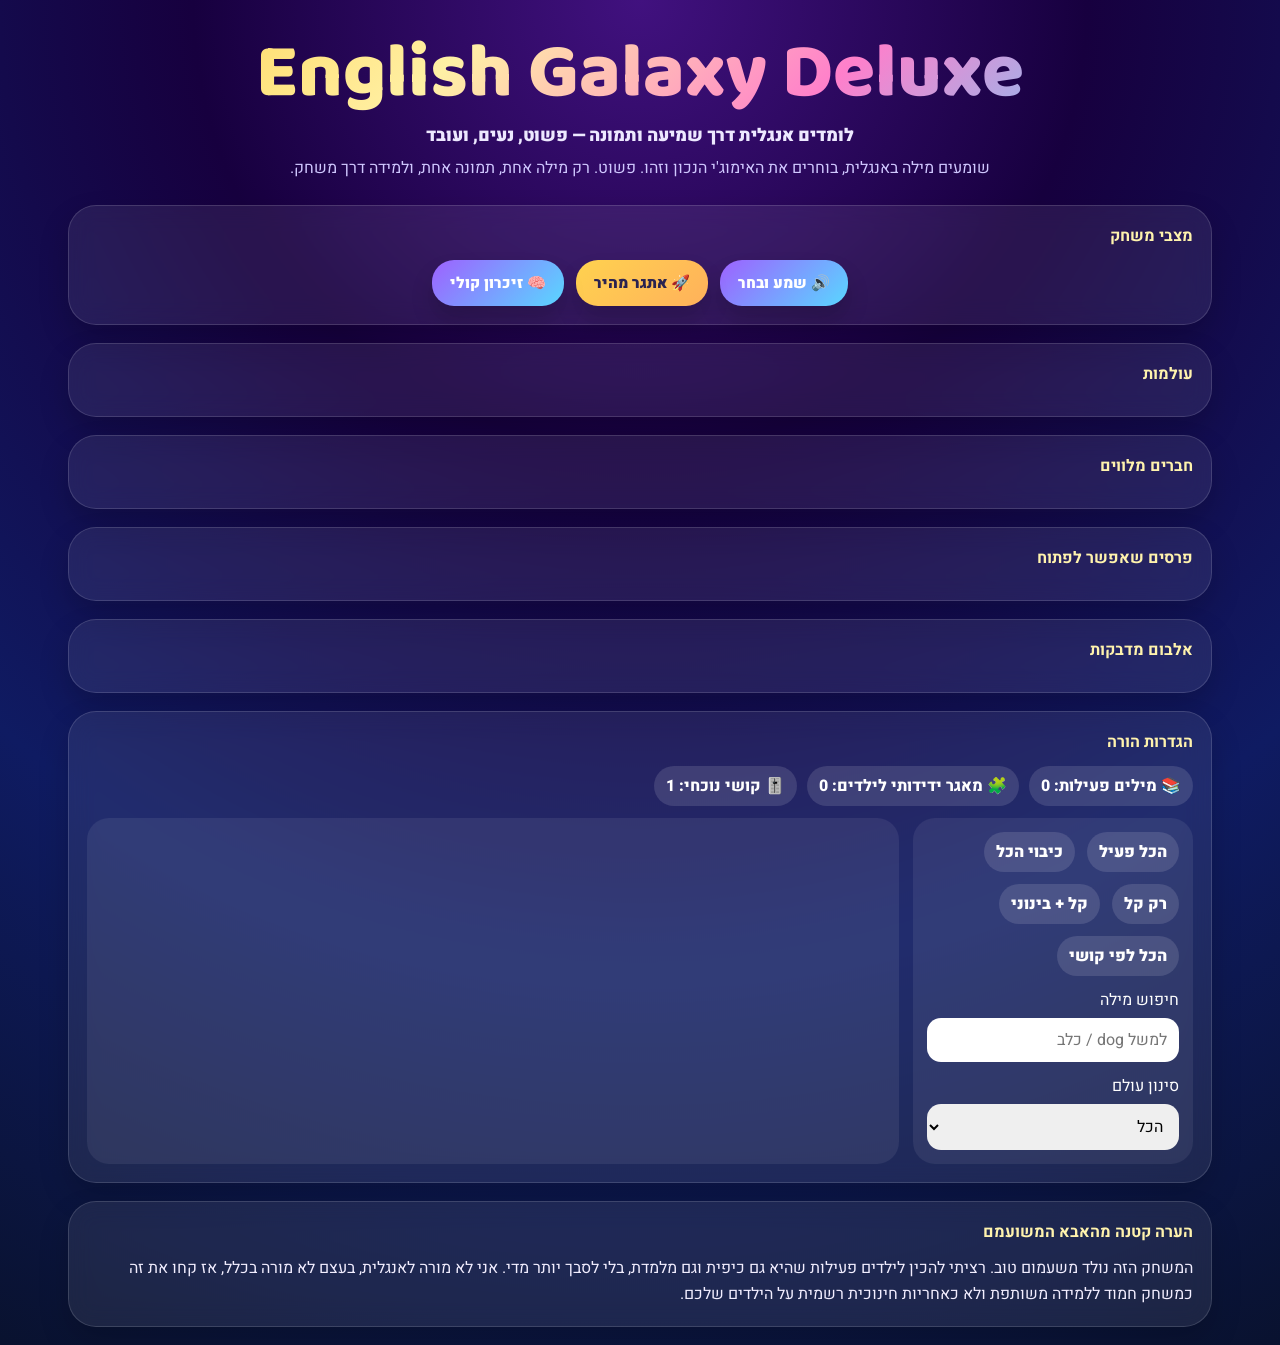
==== commit babf7a5d: "feat(english-game): update UI and emoji dataset" ====
--- a/games/English_game/index.html
+++ b/games/English_game/index.html
@@ -179,7 +179,6 @@
 </div>
 
 <script>
-const ALL_WORDS = [{"en":"monkey face","he":"פנים של קוף","emoji":"🐵","cat":"animals_and_nature","level":2},{"en":"monkey","he":"קוף","emoji":"🐒","cat":"animals_and_nature","level":1},{"en":"gorilla","he":"גורילה","emoji":"🦍","cat":"animals_and_nature","level":2},{"en":"orangutan","he":"אורנגאוטן","emoji":"🦧","cat":"animals_and_nature","level":2},{"en":"dog face","he":"פנים של כלב","emoji":"🐶","cat":"animals_and_nature","level":2},{"en":"dog","he":"כלב","emoji":"🐕","cat":"animals_and_nature","level":1},{"en":"guide dog","he":"guide כלב","emoji":"🦮","cat":"animals_and_nature","level":2},{"en":"poodle","he":"פודל","emoji":"🐩","cat":"animals_and_nature","level":2},{"en":"wolf","he":"זאב","emoji":"🐺","cat":"animals_and_nature","level":2},{"en":"fox","he":"שועל","emoji":"🦊","cat":"animals_and_nature","level":1},{"en":"raccoon","he":"דביבון","emoji":"🦝","cat":"animals_and_nature","level":2},{"en":"cat face","he":"פנים של חתול","emoji":"🐱","cat":"animals_and_nature","level":2},{"en":"cat","he":"חתול","emoji":"🐈","cat":"animals_and_nature","level":1},{"en":"black cat","he":"שחור חתול","emoji":"🐈‍⬛","cat":"animals_and_nature","level":2},{"en":"lion","he":"אריה","emoji":"🦁","cat":"animals_and_nature","level":1},{"en":"tiger face","he":"tiger פנים","emoji":"🐯","cat":"animals_and_nature","level":2},{"en":"tiger","he":"נמר","emoji":"🐅","cat":"animals_and_nature","level":1},{"en":"leopard","he":"נמר","emoji":"🐆","cat":"animals_and_nature","level":2},{"en":"horse face","he":"horse פנים","emoji":"🐴","cat":"animals_and_nature","level":2},{"en":"horse","he":"סוס","emoji":"🐎","cat":"animals_and_nature","level":1},{"en":"unicorn","he":"חד קרן","emoji":"🦄","cat":"animals_and_nature","level":2},{"en":"zebra","he":"זברה","emoji":"🦓","cat":"animals_and_nature","level":2},{"en":"deer","he":"אייל","emoji":"🦌","cat":"animals_and_nature","level":2},{"en":"bison","he":"ביזון","emoji":"🦬","cat":"animals_and_nature","level":2},{"en":"cow face","he":"cow פנים","emoji":"🐮","cat":"animals_and_nature","level":2},{"en":"ox","he":"שור","emoji":"🐂","cat":"animals_and_nature","level":2},{"en":"water buffalo","he":"מים באפלו","emoji":"🐃","cat":"animals_and_nature","level":2},{"en":"cow","he":"פרה","emoji":"🐄","cat":"animals_and_nature","level":1},{"en":"pig face","he":"pig פנים","emoji":"🐷","cat":"animals_and_nature","level":2},{"en":"pig","he":"חזיר","emoji":"🐖","cat":"animals_and_nature","level":1},{"en":"boar","he":"חזיר בר","emoji":"🐗","cat":"animals_and_nature","level":2},{"en":"pig nose","he":"pig אף","emoji":"🐽","cat":"animals_and_nature","level":2},{"en":"ram","he":"איל","emoji":"🐏","cat":"animals_and_nature","level":2},{"en":"ewe","he":"ewe","emoji":"🐑","cat":"animals_and_nature","level":1},{"en":"goat","he":"עז","emoji":"🐐","cat":"animals_and_nature","level":1},{"en":"camel","he":"גמל","emoji":"🐪","cat":"animals_and_nature","level":2},{"en":"two-hump camel","he":"two hump גמל","emoji":"🐫","cat":"animals_and_nature","level":3},{"en":"llama","he":"למה","emoji":"🦙","cat":"animals_and_nature","level":2},{"en":"giraffe","he":"ג׳ירפה","emoji":"🦒","cat":"animals_and_nature","level":2},{"en":"elephant","he":"פיל","emoji":"🐘","cat":"animals_and_nature","level":2},{"en":"mammoth","he":"ממותה","emoji":"🦣","cat":"animals_and_nature","level":2},{"en":"rhinoceros","he":"rhinoceros","emoji":"🦏","cat":"animals_and_nature","level":2},{"en":"hippopotamus","he":"היפופוטם","emoji":"🦛","cat":"animals_and_nature","level":2},{"en":"mouse face","he":"mouse פנים","emoji":"🐭","cat":"animals_and_nature","level":2},{"en":"mouse","he":"עכבר","emoji":"🐁","cat":"animals_and_nature","level":1},{"en":"rat","he":"rat","emoji":"🐀","cat":"animals_and_nature","level":2},{"en":"hamster","he":"hamster","emoji":"🐹","cat":"animals_and_nature","level":2},{"en":"rabbit face","he":"rabbit פנים","emoji":"🐰","cat":"animals_and_nature","level":2},{"en":"rabbit","he":"ארנב","emoji":"🐇","cat":"animals_and_nature","level":1},{"en":"chipmunk","he":"סנאי קטן","emoji":"🐿️","cat":"animals_and_nature","level":2},{"en":"beaver","he":"בונה","emoji":"🦫","cat":"animals_and_nature","level":2},{"en":"hedgehog","he":"קיפוד","emoji":"🦔","cat":"animals_and_nature","level":2},{"en":"bat","he":"עטלף","emoji":"🦇","cat":"animals_and_nature","level":2},{"en":"bear","he":"דוב","emoji":"🐻","cat":"animals_and_nature","level":1},{"en":"polar bear","he":"polar דוב","emoji":"🐻‍❄️","cat":"animals_and_nature","level":2},{"en":"koala","he":"קואלה","emoji":"🐨","cat":"animals_and_nature","level":2},{"en":"panda","he":"פנדה","emoji":"🐼","cat":"animals_and_nature","level":2},{"en":"sloth","he":"עצלן","emoji":"🦥","cat":"animals_and_nature","level":2},{"en":"otter","he":"לוטרה","emoji":"🦦","cat":"animals_and_nature","level":2},{"en":"skunk","he":"skunk","emoji":"🦨","cat":"animals_and_nature","level":2},{"en":"kangaroo","he":"קנגורו","emoji":"🦘","cat":"animals_and_nature","level":2},{"en":"badger","he":"גירית","emoji":"🦡","cat":"animals_and_nature","level":2},{"en":"paw prints","he":"paw prints","emoji":"🐾","cat":"animals_and_nature","level":2},{"en":"turkey","he":"תרנגול הודו","emoji":"🦃","cat":"animals_and_nature","level":2},{"en":"chicken","he":"תרנגולת","emoji":"🐔","cat":"animals_and_nature","level":1},{"en":"rooster","he":"rooster","emoji":"🐓","cat":"animals_and_nature","level":2},{"en":"hatching chick","he":"hatching chick","emoji":"🐣","cat":"animals_and_nature","level":2},{"en":"baby chick","he":"baby chick","emoji":"🐤","cat":"animals_and_nature","level":2},{"en":"front-facing baby chick","he":"front facing baby chick","emoji":"🐥","cat":"animals_and_nature","level":3},{"en":"bird","he":"ציפור","emoji":"🐦","cat":"animals_and_nature","level":1},{"en":"penguin","he":"פינגווין","emoji":"🐧","cat":"animals_and_nature","level":1},{"en":"dove","he":"יונה","emoji":"🕊️","cat":"animals_and_nature","level":2},{"en":"eagle","he":"נשר","emoji":"🦅","cat":"animals_and_nature","level":2},{"en":"duck","he":"ברווז","emoji":"🦆","cat":"animals_and_nature","level":1},{"en":"swan","he":"ברבור","emoji":"🦢","cat":"animals_and_nature","level":2},{"en":"owl","he":"ינשוף","emoji":"🦉","cat":"animals_and_nature","level":1},{"en":"dodo","he":"דודו","emoji":"🦤","cat":"animals_and_nature","level":2},{"en":"feather","he":"feather","emoji":"🪶","cat":"animals_and_nature","level":1},{"en":"wing","he":"wing","emoji":"🪽","cat":"animals_and_nature","level":1},{"en":"frog","he":"צפרדע","emoji":"🐸","cat":"animals_and_nature","level":1},{"en":"crocodile","he":"תנין","emoji":"🐊","cat":"animals_and_nature","level":2},{"en":"turtle","he":"צב","emoji":"🐢","cat":"animals_and_nature","level":2},{"en":"lizard","he":"לטאה","emoji":"🦎","cat":"animals_and_nature","level":2},{"en":"snake","he":"נחש","emoji":"🐍","cat":"animals_and_nature","level":2},{"en":"dragon face","he":"dragon פנים","emoji":"🐲","cat":"animals_and_nature","level":2},{"en":"dragon","he":"דרקון","emoji":"🐉","cat":"animals_and_nature","level":1},{"en":"sauropod","he":"sauropod","emoji":"🦕","cat":"animals_and_nature","level":2},{"en":"t-rex","he":"t rex","emoji":"🦖","cat":"animals_and_nature","level":2},{"en":"spouting whale","he":"spouting לווייתן","emoji":"🐳","cat":"animals_and_nature","level":2},{"en":"whale","he":"לווייתן","emoji":"🐋","cat":"animals_and_nature","level":2},{"en":"dolphin","he":"דולפין","emoji":"🐬","cat":"animals_and_nature","level":2},{"en":"seal","he":"כלב ים","emoji":"🦭","cat":"animals_and_nature","level":2},{"en":"fish","he":"דג","emoji":"🐟","cat":"animals_and_nature","level":1},{"en":"blowfish","he":"blowfish","emoji":"🐡","cat":"animals_and_nature","level":2},{"en":"shark","he":"כריש","emoji":"🦈","cat":"animals_and_nature","level":2},{"en":"octopus","he":"תמנון","emoji":"🐙","cat":"animals_and_nature","level":2},{"en":"shell","he":"קונכייה","emoji":"🐚","cat":"animals_and_nature","level":1},{"en":"coral","he":"אלמוג","emoji":"🪸","cat":"animals_and_nature","level":2},{"en":"snail","he":"חילזון","emoji":"🐌","cat":"animals_and_nature","level":2},{"en":"butterfly","he":"פרפר","emoji":"🦋","cat":"animals_and_nature","level":2},{"en":"bug","he":"חרק","emoji":"🐛","cat":"animals_and_nature","level":1},{"en":"ant","he":"נמלה","emoji":"🐜","cat":"animals_and_nature","level":2},{"en":"honeybee","he":"honeybee","emoji":"🐝","cat":"animals_and_nature","level":2},{"en":"beetle","he":"חיפושית","emoji":"🪲","cat":"animals_and_nature","level":2},{"en":"lady beetle","he":"lady חיפושית","emoji":"🐞","cat":"animals_and_nature","level":2},{"en":"cricket","he":"קריקט","emoji":"🦗","cat":"animals_and_nature","level":2},{"en":"spider","he":"עכביש","emoji":"🕷️","cat":"animals_and_nature","level":2},{"en":"spider web","he":"עכביש web","emoji":"🕸️","cat":"animals_and_nature","level":2},{"en":"scorpion","he":"עקרב","emoji":"🦂","cat":"animals_and_nature","level":2},{"en":"mosquito","he":"יתוש","emoji":"🦟","cat":"animals_and_nature","level":2},{"en":"fly","he":"זבוב","emoji":"🪰","cat":"animals_and_nature","level":2},{"en":"worm","he":"תולעת","emoji":"🪱","cat":"animals_and_nature","level":2},{"en":"blossom","he":"פריחה","emoji":"🌼","cat":"animals_and_nature","level":2},{"en":"cherry blossom","he":"cherry פריחה","emoji":"🌸","cat":"animals_and_nature","level":2},{"en":"rosette","he":"rosette","emoji":"🏵️","cat":"animals_and_nature","level":1},{"en":"rose","he":"ורד","emoji":"🌹","cat":"animals_and_nature","level":2},{"en":"sunflower","he":"חמנייה","emoji":"🌻","cat":"animals_and_nature","level":2},{"en":"tulip","he":"צבעוני","emoji":"🌷","cat":"animals_and_nature","level":2},{"en":"seedling","he":"שתיל","emoji":"🌱","cat":"animals_and_nature","level":2},{"en":"evergreen tree","he":"evergreen עץ","emoji":"🌲","cat":"animals_and_nature","level":2},{"en":"deciduous tree","he":"deciduous עץ","emoji":"🌳","cat":"animals_and_nature","level":2},{"en":"palm tree","he":"דקל עץ","emoji":"🌴","cat":"animals_and_nature","level":2},{"en":"cactus","he":"קקטוס","emoji":"🌵","cat":"animals_and_nature","level":2},{"en":"herb","he":"עשב","emoji":"🌿","cat":"animals_and_nature","level":1},{"en":"shamrock","he":"תלתן","emoji":"☘️","cat":"animals_and_nature","level":2},{"en":"four leaf clover","he":"ארבעה עלה תלתן","emoji":"🍀","cat":"animals_and_nature","level":3},{"en":"maple leaf","he":"מייפל עלה","emoji":"🍁","cat":"animals_and_nature","level":2},{"en":"fallen leaf","he":"fallen עלה","emoji":"🍂","cat":"animals_and_nature","level":2},{"en":"leaf fluttering in wind","he":"עלה fluttering in רוח","emoji":"🍃","cat":"animals_and_nature","level":3},{"en":"mushroom","he":"פטרייה","emoji":"🍄","cat":"animals_and_nature","level":2},{"en":"grapes","he":"ענבים","emoji":"🍇","cat":"food_and_drink","level":1},{"en":"melon","he":"מלון","emoji":"🍈","cat":"food_and_drink","level":1},{"en":"watermelon","he":"אבטיח","emoji":"🍉","cat":"food_and_drink","level":1},{"en":"tangerine","he":"קלמנטינה","emoji":"🍊","cat":"food_and_drink","level":2},{"en":"lemon","he":"לימון","emoji":"🍋","cat":"food_and_drink","level":1},{"en":"banana","he":"בננה","emoji":"🍌","cat":"food_and_drink","level":1},{"en":"pineapple","he":"pineapple","emoji":"🍍","cat":"food_and_drink","level":2},{"en":"mango","he":"mango","emoji":"🥭","cat":"food_and_drink","level":1},{"en":"red apple","he":"תפוח אדום","emoji":"🍎","cat":"food_and_drink","level":2},{"en":"green apple","he":"תפוח ירוק","emoji":"🍏","cat":"food_and_drink","level":2},{"en":"pear","he":"אגס","emoji":"🍐","cat":"food_and_drink","level":1},{"en":"peach","he":"אפרסק","emoji":"🍑","cat":"food_and_drink","level":1},{"en":"cherries","he":"דובדבנים","emoji":"🍒","cat":"food_and_drink","level":1},{"en":"strawberry","he":"תות","emoji":"🍓","cat":"food_and_drink","level":2},{"en":"blueberries","he":"אוכמניות","emoji":"🫐","cat":"food_and_drink","level":1},{"en":"kiwi fruit","he":"קיווי פרי","emoji":"🥝","cat":"food_and_drink","level":2},{"en":"tomato","he":"עגבנייה","emoji":"🍅","cat":"food_and_drink","level":1},{"en":"olive","he":"זית","emoji":"🫒","cat":"food_and_drink","level":1},{"en":"coconut","he":"קוקוס","emoji":"🥥","cat":"food_and_drink","level":2},{"en":"avocado","he":"אבוקדו","emoji":"🥑","cat":"food_and_drink","level":2},{"en":"eggplant","he":"חציל","emoji":"🍆","cat":"food_and_drink","level":2},{"en":"potato","he":"תפוח אדמה","emoji":"🥔","cat":"food_and_drink","level":2},{"en":"carrot","he":"גזר","emoji":"🥕","cat":"food_and_drink","level":1},{"en":"ear of corn","he":"ear corn","emoji":"🌽","cat":"food_and_drink","level":2},{"en":"hot pepper","he":"פלפל חם","emoji":"🌶️","cat":"food_and_drink","level":2},{"en":"bell pepper","he":"פעמון פלפל","emoji":"🫑","cat":"food_and_drink","level":2},{"en":"cucumber","he":"מלפפון","emoji":"🥒","cat":"food_and_drink","level":2},{"en":"leafy green","he":"עלה ירוק","emoji":"🥬","cat":"food_and_drink","level":2},{"en":"broccoli","he":"ברוקולי","emoji":"🥦","cat":"food_and_drink","level":2},{"en":"garlic","he":"שום","emoji":"🧄","cat":"food_and_drink","level":2},{"en":"onion","he":"בצל","emoji":"🧅","cat":"food_and_drink","level":2},{"en":"peanuts","he":"בוטנים","emoji":"🥜","cat":"food_and_drink","level":2},{"en":"beans","he":"שעועית","emoji":"🫘","cat":"food_and_drink","level":2},{"en":"chestnut","he":"ערמון","emoji":"🌰","cat":"food_and_drink","level":2},{"en":"bread","he":"לחם","emoji":"🍞","cat":"food_and_drink","level":1},{"en":"croissant","he":"קרואסון","emoji":"🥐","cat":"food_and_drink","level":2},{"en":"baguette bread","he":"baguette לחם","emoji":"🥖","cat":"food_and_drink","level":2},{"en":"flatbread","he":"פיתה","emoji":"🫓","cat":"food_and_drink","level":2},{"en":"pretzel","he":"בייגלה","emoji":"🥨","cat":"food_and_drink","level":2},{"en":"bagel","he":"בייגל","emoji":"🥯","cat":"food_and_drink","level":2},{"en":"pancakes","he":"פנקייק","emoji":"🥞","cat":"food_and_drink","level":2},{"en":"waffle","he":"וופל","emoji":"🧇","cat":"food_and_drink","level":2},{"en":"cheese wedge","he":"גבינה wedge","emoji":"🧀","cat":"food_and_drink","level":2},{"en":"egg","he":"ביצה","emoji":"🥚","cat":"food_and_drink","level":1},{"en":"bacon","he":"בייקון","emoji":"🥓","cat":"food_and_drink","level":2},{"en":"butter","he":"חמאה","emoji":"🧈","cat":"food_and_drink","level":2},{"en":"cut of meat","he":"cut meat","emoji":"🥩","cat":"food_and_drink","level":2},{"en":"poultry leg","he":"עוף leg","emoji":"🍗","cat":"food_and_drink","level":2},{"en":"bone","he":"עצם","emoji":"🦴","cat":"food_and_drink","level":1},{"en":"hamburger","he":"המבורגר","emoji":"🍔","cat":"food_and_drink","level":2},{"en":"french fries","he":"french fries","emoji":"🍟","cat":"food_and_drink","level":2},{"en":"pizza","he":"פיצה","emoji":"🍕","cat":"food_and_drink","level":1},{"en":"hot dog","he":"חם כלב","emoji":"🌭","cat":"food_and_drink","level":2},{"en":"sandwich","he":"כריך","emoji":"🥪","cat":"food_and_drink","level":2},{"en":"taco","he":"טאקו","emoji":"🌮","cat":"food_and_drink","level":2},{"en":"burrito","he":"בוריטו","emoji":"🌯","cat":"food_and_drink","level":2},{"en":"tamale","he":"טמאלה","emoji":"🫔","cat":"food_and_drink","level":2},{"en":"falafel","he":"פלאפל","emoji":"🧆","cat":"food_and_drink","level":2},{"en":"steaming bowl","he":"steaming bowl","emoji":"🍜","cat":"food_and_drink","level":2},{"en":"pot of food","he":"pot אוכל","emoji":"🍲","cat":"food_and_drink","level":2},{"en":"curry rice","he":"קארי אורז","emoji":"🍛","cat":"food_and_drink","level":2},{"en":"fried shrimp","he":"fried שרימפ","emoji":"🍤","cat":"food_and_drink","level":2},{"en":"rice cracker","he":"קרקר אורז","emoji":"🍘","cat":"food_and_drink","level":2},{"en":"rice ball","he":"אורז כדור","emoji":"🍙","cat":"food_and_drink","level":2},{"en":"cooked rice","he":"cooked אורז","emoji":"🍚","cat":"food_and_drink","level":2},{"en":"fortune cookie","he":"fortune עוגייה","emoji":"🥠","cat":"food_and_drink","level":2},{"en":"takeout box","he":"takeout קופסה","emoji":"🥡","cat":"food_and_drink","level":2},{"en":"soft ice cream","he":"גלידה","emoji":"🍦","cat":"food_and_drink","level":2},{"en":"shaved ice","he":"ברד","emoji":"🍧","cat":"food_and_drink","level":2},{"en":"ice cream","he":"גלידה","emoji":"🍨","cat":"food_and_drink","level":2},{"en":"doughnut","he":"doughnut","emoji":"🍩","cat":"food_and_drink","level":2},{"en":"cookie","he":"עוגייה","emoji":"🍪","cat":"food_and_drink","level":1},{"en":"birthday cake","he":"birthday עוגה","emoji":"🎂","cat":"food_and_drink","level":2},{"en":"shortcake","he":"shortcake","emoji":"🍰","cat":"food_and_drink","level":2},{"en":"cupcake","he":"קאפקייק","emoji":"🧁","cat":"food_and_drink","level":2},{"en":"pie","he":"פאי","emoji":"🥧","cat":"food_and_drink","level":2},{"en":"chocolate bar","he":"שוקולד bar","emoji":"🍫","cat":"food_and_drink","level":2},{"en":"candy","he":"סוכריה","emoji":"🍬","cat":"food_and_drink","level":2},{"en":"lollipop","he":"סוכרייה על מקל","emoji":"🍭","cat":"food_and_drink","level":2},{"en":"custard","he":"פודינג","emoji":"🍮","cat":"food_and_drink","level":2},{"en":"honey pot","he":"דבש pot","emoji":"🍯","cat":"food_and_drink","level":2},{"en":"baby bottle","he":"בקבוק תינוק","emoji":"🍼","cat":"food_and_drink","level":2},{"en":"glass of milk","he":"glassa חלב","emoji":"🥛","cat":"food_and_drink","level":2},{"en":"hot beverage","he":"משקה חם","emoji":"☕","cat":"food_and_drink","level":2},{"en":"teacup without handle","he":"כוס תה בלי ידית","emoji":"🍵","cat":"food_and_drink","level":3},{"en":"bubble tea","he":"bubble תה","emoji":"🧋","cat":"food_and_drink","level":2},{"en":"beverage box","he":"משקה קופסה","emoji":"🧃","cat":"food_and_drink","level":2},{"en":"cup with straw","he":"כוס קש","emoji":"🥤","cat":"food_and_drink","level":2},{"en":"ice cube","he":"קרח cube","emoji":"🧊","cat":"food_and_drink","level":2},{"en":"glasses","he":"משקפיים","emoji":"👓","cat":"objects","level":1},{"en":"sunglasses","he":"משקפי שמש","emoji":"🕶️","cat":"objects","level":2},{"en":"goggles","he":"משקפי מגן","emoji":"🥽","cat":"objects","level":2},{"en":"lab coat","he":"מעבדה מעיל","emoji":"🥼","cat":"objects","level":2},{"en":"safety vest","he":"בטיחות אפוד","emoji":"🦺","cat":"objects","level":2},{"en":"t-shirt","he":"טי חולצה","emoji":"👕","cat":"objects","level":2},{"en":"jeans","he":"ג׳ינס","emoji":"👖","cat":"objects","level":1},{"en":"scarf","he":"צעיף","emoji":"🧣","cat":"objects","level":2},{"en":"gloves","he":"כפפות","emoji":"🧤","cat":"objects","level":2},{"en":"coat","he":"מעיל","emoji":"🧥","cat":"objects","level":1},{"en":"socks","he":"גרביים","emoji":"🧦","cat":"objects","level":2},{"en":"backpack","he":"backpack","emoji":"🎒","cat":"objects","level":1},{"en":"ballet shoes","he":"נעלי בלט","emoji":"🩰","cat":"objects","level":2},{"en":"running shirt","he":"חולצת ריצה","emoji":"🎽","cat":"objects","level":2},{"en":"flat shoe","he":"flat נעל","emoji":"🥿","cat":"objects","level":2},{"en":"high-heeled shoe","he":"high heeled נעל","emoji":"👠","cat":"objects","level":3},{"en":"woman’s sandal","he":"woman sandal","emoji":"👡","cat":"objects","level":2},{"en":"woman’s boot","he":"woman מגף","emoji":"👢","cat":"objects","level":2},{"en":"crown","he":"כתר","emoji":"👑","cat":"objects","level":1},{"en":"top hat","he":"כובע גבוה","emoji":"🎩","cat":"objects","level":2},{"en":"graduation cap","he":"graduation כובע","emoji":"🎓","cat":"objects","level":2},{"en":"billed cap","he":"כובע מצחייה","emoji":"🧢","cat":"objects","level":2},{"en":"ring","he":"טבעת","emoji":"💍","cat":"objects","level":1},{"en":"gem stone","he":"אבן חן","emoji":"💎","cat":"objects","level":2},{"en":"muted speaker","he":"muted רמקול","emoji":"🔇","cat":"objects","level":2},{"en":"speaker low volume","he":"רמקול low volume","emoji":"🔈","cat":"objects","level":3},{"en":"speaker medium volume","he":"רמקול medium volume","emoji":"🔉","cat":"objects","level":3},{"en":"speaker high volume","he":"רמקול high volume","emoji":"🔊","cat":"objects","level":3},{"en":"bell","he":"פעמון","emoji":"🔔","cat":"objects","level":1},{"en":"musical score","he":"מוזיקלי score","emoji":"🎼","cat":"objects","level":2},{"en":"musical note","he":"מוזיקלי תו","emoji":"🎵","cat":"objects","level":2},{"en":"studio microphone","he":"מיקרופון אולפן","emoji":"🎙️","cat":"objects","level":2},{"en":"level slider","he":"מחוון","emoji":"🎚️","cat":"objects","level":2},{"en":"control knobs","he":"כפתורי שליטה","emoji":"🎛️","cat":"objects","level":2},{"en":"microphone","he":"מיקרופון","emoji":"🎤","cat":"objects","level":2},{"en":"headphone","he":"headphone","emoji":"🎧","cat":"objects","level":1},{"en":"radio","he":"רדיו","emoji":"📻","cat":"objects","level":2},{"en":"saxophone","he":"סקסופון","emoji":"🎷","cat":"objects","level":2},{"en":"accordion","he":"אקורדיון","emoji":"🪗","cat":"objects","level":2},{"en":"guitar","he":"גיטרה","emoji":"🎸","cat":"objects","level":2},{"en":"musical keyboard","he":"מוזיקלי מקלדת","emoji":"🎹","cat":"objects","level":2},{"en":"trumpet","he":"trumpet","emoji":"🎺","cat":"objects","level":1},{"en":"violin","he":"violin","emoji":"🎻","cat":"objects","level":1},{"en":"banjo","he":"banjo","emoji":"🪕","cat":"objects","level":1},{"en":"drum","he":"תוף","emoji":"🥁","cat":"objects","level":1},{"en":"maracas","he":"מאראקס","emoji":"🪇","cat":"objects","level":2},{"en":"mobile phone","he":"mobile טלפון","emoji":"📱","cat":"objects","level":2},{"en":"telephone","he":"טלפון","emoji":"☎️","cat":"objects","level":1},{"en":"telephone receiver","he":"טלפון receiver","emoji":"📞","cat":"objects","level":2},{"en":"pager","he":"איתורית","emoji":"📟","cat":"objects","level":2},{"en":"fax machine","he":"פקס machine","emoji":"📠","cat":"objects","level":2},{"en":"battery","he":"סוללה","emoji":"🔋","cat":"objects","level":2},{"en":"electric plug","he":"electric plug","emoji":"🔌","cat":"objects","level":2},{"en":"laptop","he":"laptop","emoji":"💻","cat":"objects","level":1},{"en":"desktop computer","he":"מחשב שולחני","emoji":"🖥️","cat":"objects","level":2},{"en":"printer","he":"מדפסת","emoji":"🖨️","cat":"objects","level":2},{"en":"keyboard","he":"מקלדת","emoji":"⌨️","cat":"objects","level":2},{"en":"computer mouse","he":"מחשב עכבר","emoji":"🖱️","cat":"objects","level":2},{"en":"trackball","he":"כדור שליטה","emoji":"🖲️","cat":"objects","level":2},{"en":"computer disk","he":"דיסק מחשב","emoji":"💽","cat":"objects","level":2},{"en":"camera","he":"מצלמה","emoji":"📷","cat":"objects","level":1},{"en":"video camera","he":"וידאו מצלמה","emoji":"📹","cat":"objects","level":2},{"en":"movie camera","he":"movie מצלמה","emoji":"🎥","cat":"objects","level":2},{"en":"film projector","he":"film projector","emoji":"📽️","cat":"objects","level":2},{"en":"television","he":"television","emoji":"📺","cat":"objects","level":1},{"en":"light bulb","he":"אור נורה","emoji":"💡","cat":"objects","level":2},{"en":"flashlight","he":"פנס","emoji":"🔦","cat":"objects","level":2},{"en":"candle","he":"נר","emoji":"🕯️","cat":"objects","level":2},{"en":"notebook with decorative cover","he":"notebook decorative cover","emoji":"📔","cat":"objects","level":3},{"en":"closed book","he":"closed ספר","emoji":"📕","cat":"objects","level":2},{"en":"open book","he":"open ספר","emoji":"📖","cat":"objects","level":2},{"en":"green book","he":"ירוק ספר","emoji":"📗","cat":"objects","level":2},{"en":"blue book","he":"blue ספר","emoji":"📘","cat":"objects","level":2},{"en":"orange book","he":"orange ספר","emoji":"📙","cat":"objects","level":2},{"en":"books","he":"ספרים","emoji":"📚","cat":"objects","level":1},{"en":"notebook","he":"מחברת","emoji":"📓","cat":"objects","level":1},{"en":"ledger","he":"פנקס","emoji":"📒","cat":"objects","level":2},{"en":"newspaper","he":"עיתון","emoji":"📰","cat":"objects","level":2},{"en":"bookmark tabs","he":"bookmark tabs","emoji":"📑","cat":"objects","level":2},{"en":"bookmark","he":"סימנייה","emoji":"🔖","cat":"objects","level":2},{"en":"label","he":"תווית","emoji":"🏷️","cat":"objects","level":1},{"en":"money bag","he":"כסף bag","emoji":"💰","cat":"objects","level":2},{"en":"coin","he":"coin","emoji":"🪙","cat":"objects","level":1},{"en":"envelope","he":"מעטפה","emoji":"✉️","cat":"objects","level":1},{"en":"e-mail","he":"אי מייל","emoji":"📧","cat":"objects","level":2},{"en":"incoming envelope","he":"incoming מעטפה","emoji":"📨","cat":"objects","level":2},{"en":"outbox tray","he":"מגש יוצא","emoji":"📤","cat":"objects","level":2},{"en":"package","he":"חבילה","emoji":"📦","cat":"objects","level":1},{"en":"ballot box with ballot","he":"ballot קופסה ballot","emoji":"🗳️","cat":"objects","level":3},{"en":"pencil","he":"עיפרון","emoji":"✏️","cat":"objects","level":1},{"en":"black nib","he":"שחור nib","emoji":"✒️","cat":"objects","level":2},{"en":"fountain pen","he":"עט נובע","emoji":"🖋️","cat":"objects","level":2},{"en":"pen","he":"עט","emoji":"🖊️","cat":"objects","level":1},{"en":"paintbrush","he":"מכחול","emoji":"🖌️","cat":"objects","level":2},{"en":"crayon","he":"צבע","emoji":"🖍️","cat":"objects","level":2},{"en":"spiral notepad","he":"פנקס ספירלי","emoji":"🗒️","cat":"objects","level":2},{"en":"spiral calendar","he":"לוח שנה ספירלי","emoji":"🗓️","cat":"objects","level":2},{"en":"calendar","he":"לוח שנה","emoji":"📆","cat":"objects","level":1},{"en":"card index","he":"card index","emoji":"📇","cat":"objects","level":2},{"en":"chart increasing","he":"chart increasing","emoji":"📈","cat":"objects","level":2},{"en":"chart decreasing","he":"chart decreasing","emoji":"📉","cat":"objects","level":2},{"en":"bar chart","he":"bar chart","emoji":"📊","cat":"objects","level":2},{"en":"clipboard","he":"clipboard","emoji":"📋","cat":"objects","level":1},{"en":"pushpin","he":"נעץ","emoji":"📌","cat":"objects","level":2},{"en":"round pushpin","he":"נעץ עגול","emoji":"📍","cat":"objects","level":2},{"en":"paperclip","he":"אטב","emoji":"📎","cat":"objects","level":2},{"en":"linked paperclips","he":"אטבים מחוברים","emoji":"🖇️","cat":"objects","level":2},{"en":"straight ruler","he":"סרגל ישר","emoji":"📏","cat":"objects","level":2},{"en":"triangular ruler","he":"סרגל משולש","emoji":"📐","cat":"objects","level":2},{"en":"closed file folder","he":"closed קובץ תיקייה","emoji":"📁","cat":"objects","level":3},{"en":"open file folder","he":"open קובץ תיקייה","emoji":"📂","cat":"objects","level":3},{"en":"card file box","he":"card קובץ קופסה","emoji":"🗃️","cat":"objects","level":3},{"en":"file cabinet","he":"ארון קבצים","emoji":"🗄️","cat":"objects","level":2},{"en":"locked","he":"נעול","emoji":"🔒","cat":"objects","level":1},{"en":"unlocked","he":"פתוח","emoji":"🔓","cat":"objects","level":1},{"en":"locked with key","he":"נעול עם מפתח","emoji":"🔐","cat":"objects","level":2},{"en":"locked with pen","he":"נעול עם עט","emoji":"🔏","cat":"objects","level":2},{"en":"key","he":"מפתח","emoji":"🔑","cat":"objects","level":1},{"en":"old key","he":"מפתח ישן","emoji":"🗝️","cat":"objects","level":2},{"en":"hammer","he":"פטיש","emoji":"🔨","cat":"objects","level":2},{"en":"nut and bolt","he":"nut bolt","emoji":"🔩","cat":"objects","level":2},{"en":"gear","he":"גלגל שיניים","emoji":"⚙️","cat":"objects","level":2},{"en":"clamp","he":"clamp","emoji":"🗜️","cat":"objects","level":1},{"en":"balance scale","he":"balance scale","emoji":"⚖️","cat":"objects","level":2},{"en":"link","he":"link","emoji":"🔗","cat":"objects","level":1},{"en":"chains","he":"chains","emoji":"⛓️","cat":"objects","level":1},{"en":"magnet","he":"מגנט","emoji":"🧲","cat":"objects","level":2},{"en":"ladder","he":"סולם","emoji":"🪜","cat":"objects","level":2},{"en":"firecracker","he":"firecracker","emoji":"🧨","cat":"objects","level":2},{"en":"fire extinguisher","he":"מטף","emoji":"🧯","cat":"objects","level":2},{"en":"balloon","he":"בלון","emoji":"🎈","cat":"activities","level":2},{"en":"party popper","he":"פופר מסיבה","emoji":"🎉","cat":"activities","level":2},{"en":"confetti ball","he":"כדור קונפטי","emoji":"🎊","cat":"activities","level":2},{"en":"ribbon","he":"סרט","emoji":"🎀","cat":"activities","level":1},{"en":"wrapped gift","he":"מתנה עטופה","emoji":"🎁","cat":"activities","level":2},{"en":"admission tickets","he":"admission tickets","emoji":"🎟️","cat":"activities","level":2},{"en":"ticket","he":"כרטיס","emoji":"🎫","cat":"activities","level":1},{"en":"military medal","he":"military מדליה","emoji":"🎖️","cat":"activities","level":2},{"en":"trophy","he":"גביע","emoji":"🏆","cat":"activities","level":2},{"en":"sports medal","he":"sports מדליה","emoji":"🏅","cat":"activities","level":2},{"en":"1st place medal","he":"1st place מדליה","emoji":"🥇","cat":"activities","level":3},{"en":"2nd place medal","he":"2nd place מדליה","emoji":"🥈","cat":"activities","level":3},{"en":"3rd place medal","he":"3rd place מדליה","emoji":"🥉","cat":"activities","level":3},{"en":"soccer ball","he":"כדורגל כדור","emoji":"⚽","cat":"activities","level":2},{"en":"baseball","he":"בייסבול","emoji":"⚾","cat":"activities","level":2},{"en":"softball","he":"סופטבול","emoji":"🥎","cat":"activities","level":2},{"en":"basketball","he":"כדורסל","emoji":"🏀","cat":"activities","level":2},{"en":"volleyball","he":"כדורעף","emoji":"🏐","cat":"activities","level":2},{"en":"american football","he":"american פוטבול","emoji":"🏈","cat":"activities","level":2},{"en":"tennis","he":"טניס","emoji":"🎾","cat":"activities","level":2},{"en":"flying disc","he":"flying disc","emoji":"🥏","cat":"activities","level":2},{"en":"bowling","he":"bowling","emoji":"🎳","cat":"activities","level":1},{"en":"goal net","he":"goal net","emoji":"🥅","cat":"activities","level":2},{"en":"ice skate","he":"קרח skate","emoji":"⛸️","cat":"activities","level":2},{"en":"fishing pole","he":"fishing pole","emoji":"🎣","cat":"activities","level":2},{"en":"boxing glove","he":"boxing glove","emoji":"🥊","cat":"activities","level":2},{"en":"martial arts uniform","he":"martial arts uniform","emoji":"🥋","cat":"activities","level":3},{"en":"ice hockey","he":"הוקי קרח","emoji":"🏒","cat":"activities","level":2},{"en":"field hockey","he":"הוקי שדה","emoji":"🏑","cat":"activities","level":2},{"en":"cricket game","he":"קריקט משחק","emoji":"🏏","cat":"activities","level":2},{"en":"lacrosse","he":"לקרוס","emoji":"🥍","cat":"activities","level":2},{"en":"ping pong","he":"פינג פונג","emoji":"🏓","cat":"activities","level":2},{"en":"boomerang","he":"בומרנג","emoji":"🪃","cat":"activities","level":2},{"en":"kite","he":"עפיפון","emoji":"🪁","cat":"activities","level":2},{"en":"yo-yo","he":"יו-יו","emoji":"🪀","cat":"activities","level":2},{"en":"puzzle piece","he":"פאזל piece","emoji":"🧩","cat":"activities","level":2},{"en":"video game","he":"משחק וידאו","emoji":"🎮","cat":"activities","level":2},{"en":"joystick","he":"ג׳ויסטיק","emoji":"🕹️","cat":"activities","level":2},{"en":"artist palette","he":"פלטת צבעים","emoji":"🎨","cat":"activities","level":2},{"en":"thread","he":"חוט","emoji":"🧵","cat":"activities","level":1},{"en":"globe with meridians","he":"גלובוס","emoji":"🌐","cat":"travel_and_places","level":2},{"en":"world map","he":"מפת העולם","emoji":"🗺️","cat":"travel_and_places","level":2},{"en":"compass","he":"מצפן","emoji":"🧭","cat":"travel_and_places","level":2},{"en":"mountain","he":"הר","emoji":"⛰️","cat":"travel_and_places","level":1},{"en":"volcano","he":"הר געש","emoji":"🌋","cat":"travel_and_places","level":2},{"en":"camping","he":"camping","emoji":"🏕️","cat":"travel_and_places","level":1},{"en":"beach with umbrella","he":"חוף עם שמשייה","emoji":"🏖️","cat":"travel_and_places","level":2},{"en":"desert","he":"מדבר","emoji":"🏜️","cat":"travel_and_places","level":2},{"en":"desert island","he":"אי בודד","emoji":"🏝️","cat":"travel_and_places","level":2},{"en":"stadium","he":"stadium","emoji":"🏟️","cat":"travel_and_places","level":1},{"en":"house","he":"בית","emoji":"🏠","cat":"travel_and_places","level":1},{"en":"house with garden","he":"house garden","emoji":"🏡","cat":"travel_and_places","level":2},{"en":"office building","he":"משרד בניין","emoji":"🏢","cat":"travel_and_places","level":2},{"en":"japanese post office","he":"japanese post משרד","emoji":"🏣","cat":"travel_and_places","level":2},{"en":"hospital","he":"בית חולים","emoji":"🏥","cat":"travel_and_places","level":2},{"en":"bank","he":"בנק","emoji":"🏦","cat":"travel_and_places","level":2},{"en":"hotel","he":"מלון","emoji":"🏨","cat":"travel_and_places","level":2},{"en":"love hotel","he":"אהבה מלון","emoji":"🏩","cat":"travel_and_places","level":2},{"en":"convenience store","he":"convenience חנות","emoji":"🏪","cat":"travel_and_places","level":2},{"en":"school","he":"בית ספר","emoji":"🏫","cat":"travel_and_places","level":1},{"en":"department store","he":"department חנות","emoji":"🏬","cat":"travel_and_places","level":2},{"en":"post office","he":"post משרד","emoji":"🏤","cat":"travel_and_places","level":2},{"en":"ferris wheel","he":"ferris wheel","emoji":"🎡","cat":"travel_and_places","level":2},{"en":"roller coaster","he":"roller coaster","emoji":"🎢","cat":"travel_and_places","level":2},{"en":"barber pole","he":"barber pole","emoji":"💈","cat":"travel_and_places","level":2},{"en":"circus tent","he":"circus אוהל","emoji":"🎪","cat":"travel_and_places","level":2},{"en":"locomotive","he":"locomotive","emoji":"🚂","cat":"travel_and_places","level":1},{"en":"railway car","he":"רכבת car","emoji":"🚃","cat":"travel_and_places","level":2},{"en":"high-speed train","he":"high speed רכבת","emoji":"🚄","cat":"travel_and_places","level":3},{"en":"metro","he":"מטרו","emoji":"🚇","cat":"travel_and_places","level":2},{"en":"station","he":"תחנה","emoji":"🚉","cat":"travel_and_places","level":1},{"en":"tram","he":"חשמלית","emoji":"🚊","cat":"travel_and_places","level":2},{"en":"bus","he":"אוטובוס","emoji":"🚌","cat":"travel_and_places","level":1},{"en":"oncoming bus","he":"oncoming אוטובוס","emoji":"🚍","cat":"travel_and_places","level":2},{"en":"ambulance","he":"אמבולנס","emoji":"🚑","cat":"travel_and_places","level":2},{"en":"fire engine","he":"אש engine","emoji":"🚒","cat":"travel_and_places","level":2},{"en":"police car","he":"משטרה מכונית","emoji":"🚓","cat":"travel_and_places","level":2},{"en":"oncoming police car","he":"oncoming משטרה מכונית","emoji":"🚔","cat":"travel_and_places","level":3},{"en":"taxi","he":"מונית","emoji":"🚕","cat":"travel_and_places","level":2},{"en":"oncoming taxi","he":"oncoming מונית","emoji":"🚖","cat":"travel_and_places","level":2},{"en":"automobile","he":"automobile","emoji":"🚗","cat":"travel_and_places","level":1},{"en":"sport utility vehicle","he":"sport utility vehicle","emoji":"🚙","cat":"travel_and_places","level":3},{"en":"delivery truck","he":"delivery משאית","emoji":"🚚","cat":"travel_and_places","level":2},{"en":"tractor","he":"טרקטור","emoji":"🚜","cat":"travel_and_places","level":2},{"en":"racing car","he":"racing מכונית","emoji":"🏎️","cat":"travel_and_places","level":2},{"en":"motor scooter","he":"מנוע קורקינט","emoji":"🛵","cat":"travel_and_places","level":2},{"en":"manual wheelchair","he":"manual כיסא גלגלים","emoji":"🦽","cat":"travel_and_places","level":2},{"en":"motorized wheelchair","he":"motorized כיסא גלגלים","emoji":"🦼","cat":"travel_and_places","level":2},{"en":"kick scooter","he":"kick קורקינט","emoji":"🛴","cat":"travel_and_places","level":2},{"en":"skateboard","he":"סקייטבורד","emoji":"🛹","cat":"travel_and_places","level":2},{"en":"roller skate","he":"גלגילית","emoji":"🛼","cat":"travel_and_places","level":2},{"en":"bus stop","he":"אוטובוס stop","emoji":"🚏","cat":"travel_and_places","level":2},{"en":"traffic light","he":"traffic אור","emoji":"🚥","cat":"travel_and_places","level":2},{"en":"ferry","he":"מעבורת","emoji":"⛴️","cat":"travel_and_places","level":2},{"en":"sailboat","he":"sailboat","emoji":"⛵","cat":"travel_and_places","level":1},{"en":"canoe","he":"קאנו","emoji":"🛶","cat":"travel_and_places","level":2},{"en":"speedboat","he":"סירת מנוע","emoji":"🚤","cat":"travel_and_places","level":2},{"en":"passenger ship","he":"passenger ship","emoji":"🛳️","cat":"travel_and_places","level":2},{"en":"airplane","he":"מטוס","emoji":"✈️","cat":"travel_and_places","level":1},{"en":"small airplane","he":"small מטוס","emoji":"🛩️","cat":"travel_and_places","level":2},{"en":"parachute","he":"מצנח","emoji":"🪂","cat":"travel_and_places","level":2},{"en":"seat","he":"מושב","emoji":"💺","cat":"travel_and_places","level":2},{"en":"helicopter","he":"מסוק","emoji":"🚁","cat":"travel_and_places","level":2},{"en":"suspension railway","he":"suspension רכבת","emoji":"🚟","cat":"travel_and_places","level":2},{"en":"mountain railway","he":"הר רכבת","emoji":"🚞","cat":"travel_and_places","level":2},{"en":"stopwatch","he":"stopwatch","emoji":"⏱️","cat":"travel_and_places","level":1},{"en":"timer clock","he":"timer שעון","emoji":"⏲️","cat":"travel_and_places","level":2},{"en":"alarm clock","he":"alarm שעון","emoji":"⏰","cat":"travel_and_places","level":2},{"en":"mantelpiece clock","he":"mantelpiece שעון","emoji":"🕰️","cat":"travel_and_places","level":2},{"en":"hourglass done","he":"hourglass done","emoji":"⌛","cat":"travel_and_places","level":2},{"en":"new moon","he":"חדש ירח","emoji":"🌑","cat":"travel_and_places","level":2},{"en":"waxing crescent moon","he":"waxing crescent ירח","emoji":"🌒","cat":"travel_and_places","level":3},{"en":"first quarter moon","he":"first quarter ירח","emoji":"🌓","cat":"travel_and_places","level":3},{"en":"waxing gibbous moon","he":"waxing gibbous ירח","emoji":"🌔","cat":"travel_and_places","level":3},{"en":"full moon","he":"מלא ירח","emoji":"🌕","cat":"travel_and_places","level":2},{"en":"waning gibbous moon","he":"waning gibbous ירח","emoji":"🌖","cat":"travel_and_places","level":3},{"en":"last quarter moon","he":"last quarter ירח","emoji":"🌗","cat":"travel_and_places","level":3},{"en":"waning crescent moon","he":"waning crescent ירח","emoji":"🌘","cat":"travel_and_places","level":3},{"en":"crescent moon","he":"crescent ירח","emoji":"🌙","cat":"travel_and_places","level":2},{"en":"star","he":"כוכב","emoji":"⭐","cat":"travel_and_places","level":1},{"en":"glowing star","he":"זוהר כוכב","emoji":"🌟","cat":"travel_and_places","level":2},{"en":"cloud","he":"ענן","emoji":"☁️","cat":"travel_and_places","level":1},{"en":"sun behind cloud","he":"שמש מאחורי ענן","emoji":"⛅","cat":"travel_and_places","level":2},{"en":"cloud with lightning","he":"ענן עם ברק","emoji":"🌩️","cat":"travel_and_places","level":2},{"en":"cloud with rain","he":"ענן עם גשם","emoji":"🌧️","cat":"travel_and_places","level":2},{"en":"cloud with snow","he":"ענן עם שלג","emoji":"🌨️","cat":"travel_and_places","level":2},{"en":"cloud with tornado","he":"ענן עם טורנדו","emoji":"🌪️","cat":"travel_and_places","level":2},{"en":"fog","he":"ערפל","emoji":"🌫️","cat":"travel_and_places","level":2},{"en":"closed umbrella","he":"מטרייה סגורה","emoji":"🌂","cat":"travel_and_places","level":2},{"en":"umbrella","he":"מטרייה","emoji":"☂️","cat":"travel_and_places","level":2},{"en":"umbrella with rain drops","he":"מטרייה rain drops","emoji":"☔","cat":"travel_and_places","level":3},{"en":"snowman","he":"snowman","emoji":"☃️","cat":"travel_and_places","level":1},{"en":"snowman without snow","he":"איש שלג","emoji":"⛄","cat":"travel_and_places","level":2},{"en":"grinning face","he":"מחייך פנים","emoji":"😀","cat":"smileys_and_emotion","level":2},{"en":"grinning face with big eyes","he":"מחייך פנים big עיניים","emoji":"😃","cat":"smileys_and_emotion","level":3},{"en":"grinning face with smiling eyes","he":"מחייך פנים מחייך עיניים","emoji":"😄","cat":"smileys_and_emotion","level":3},{"en":"grinning squinting face","he":"grinning squinting פנים","emoji":"😆","cat":"smileys_and_emotion","level":3},{"en":"winking face","he":"קורץ פנים","emoji":"😉","cat":"smileys_and_emotion","level":2},{"en":"smiling face with smiling eyes","he":"מחייך פנים מחייך עיניים","emoji":"😊","cat":"smileys_and_emotion","level":3},{"en":"smiling face with heart-eyes","he":"smiling פנים לב עיניים","emoji":"😍","cat":"smileys_and_emotion","level":3},{"en":"star-struck","he":"star struck","emoji":"🤩","cat":"smileys_and_emotion","level":2},{"en":"face blowing a kiss","he":"פנים blowing a kiss","emoji":"😘","cat":"smileys_and_emotion","level":3},{"en":"face savoring food","he":"פנים savoring אוכל","emoji":"😋","cat":"smileys_and_emotion","level":3},{"en":"face with tongue","he":"פנים לשון","emoji":"😛","cat":"smileys_and_emotion","level":2},{"en":"zany face","he":"משוגע פנים","emoji":"🤪","cat":"smileys_and_emotion","level":2},{"en":"thinking face","he":"חושב פנים","emoji":"🤔","cat":"smileys_and_emotion","level":2},{"en":"partying face","he":"חוגג פנים","emoji":"🥳","cat":"smileys_and_emotion","level":2},{"en":"smiling face with sunglasses","he":"smiling פנים משקפי שמש","emoji":"😎","cat":"smileys_and_emotion","level":3},{"en":"worried face","he":"מודאג פנים","emoji":"😟","cat":"smileys_and_emotion","level":2},{"en":"face with open mouth","he":"פנים open mouth","emoji":"😮","cat":"smileys_and_emotion","level":3},{"en":"astonished face","he":"מופתע פנים","emoji":"😲","cat":"smileys_and_emotion","level":2},{"en":"sleepy face","he":"עייף פנים","emoji":"😪","cat":"smileys_and_emotion","level":2},{"en":"sleeping face","he":"ישן פנים","emoji":"😴","cat":"smileys_and_emotion","level":2}];
 const CATEGORIES=[{key:'all',label:'מיקס גדול',icon:'✨'},{key:'animals_and_nature',label:'חיות וטבע',icon:'🦁'},{key:'food_and_drink',label:'אוכל ושתייה',icon:'🍓'},{key:'travel_and_places',label:'מקומות ותחבורה',icon:'🚀'},{key:'objects',label:'חפצים',icon:'🧸'},{key:'activities',label:'פעילויות',icon:'🎯'},{key:'smileys_and_emotion',label:'פרצופים שמחים',icon:'😄'}];
 const PETS=[{name:'נובה',icon:'🦉',ok:'קופץ משמחה',oops:'מנפנף בעדינות'},{name:'בובי',icon:'🐶',ok:'מכשכש בזנב',oops:'עושה פרצוף מתוק'},{name:'מיקה',icon:'🦄',ok:'מנצנץ באוויר',oops:'שולח אבקת קסם'}];
 const REWARDS=[{name:'מדבקת כוכב',icon:'⭐',cost:3},{name:'בלון חגיגה',icon:'🎈',cost:6},{name:'קשת בענן',icon:'🌈',cost:10},{name:'מתנת זהב',icon:'🎁',cost:15}];
